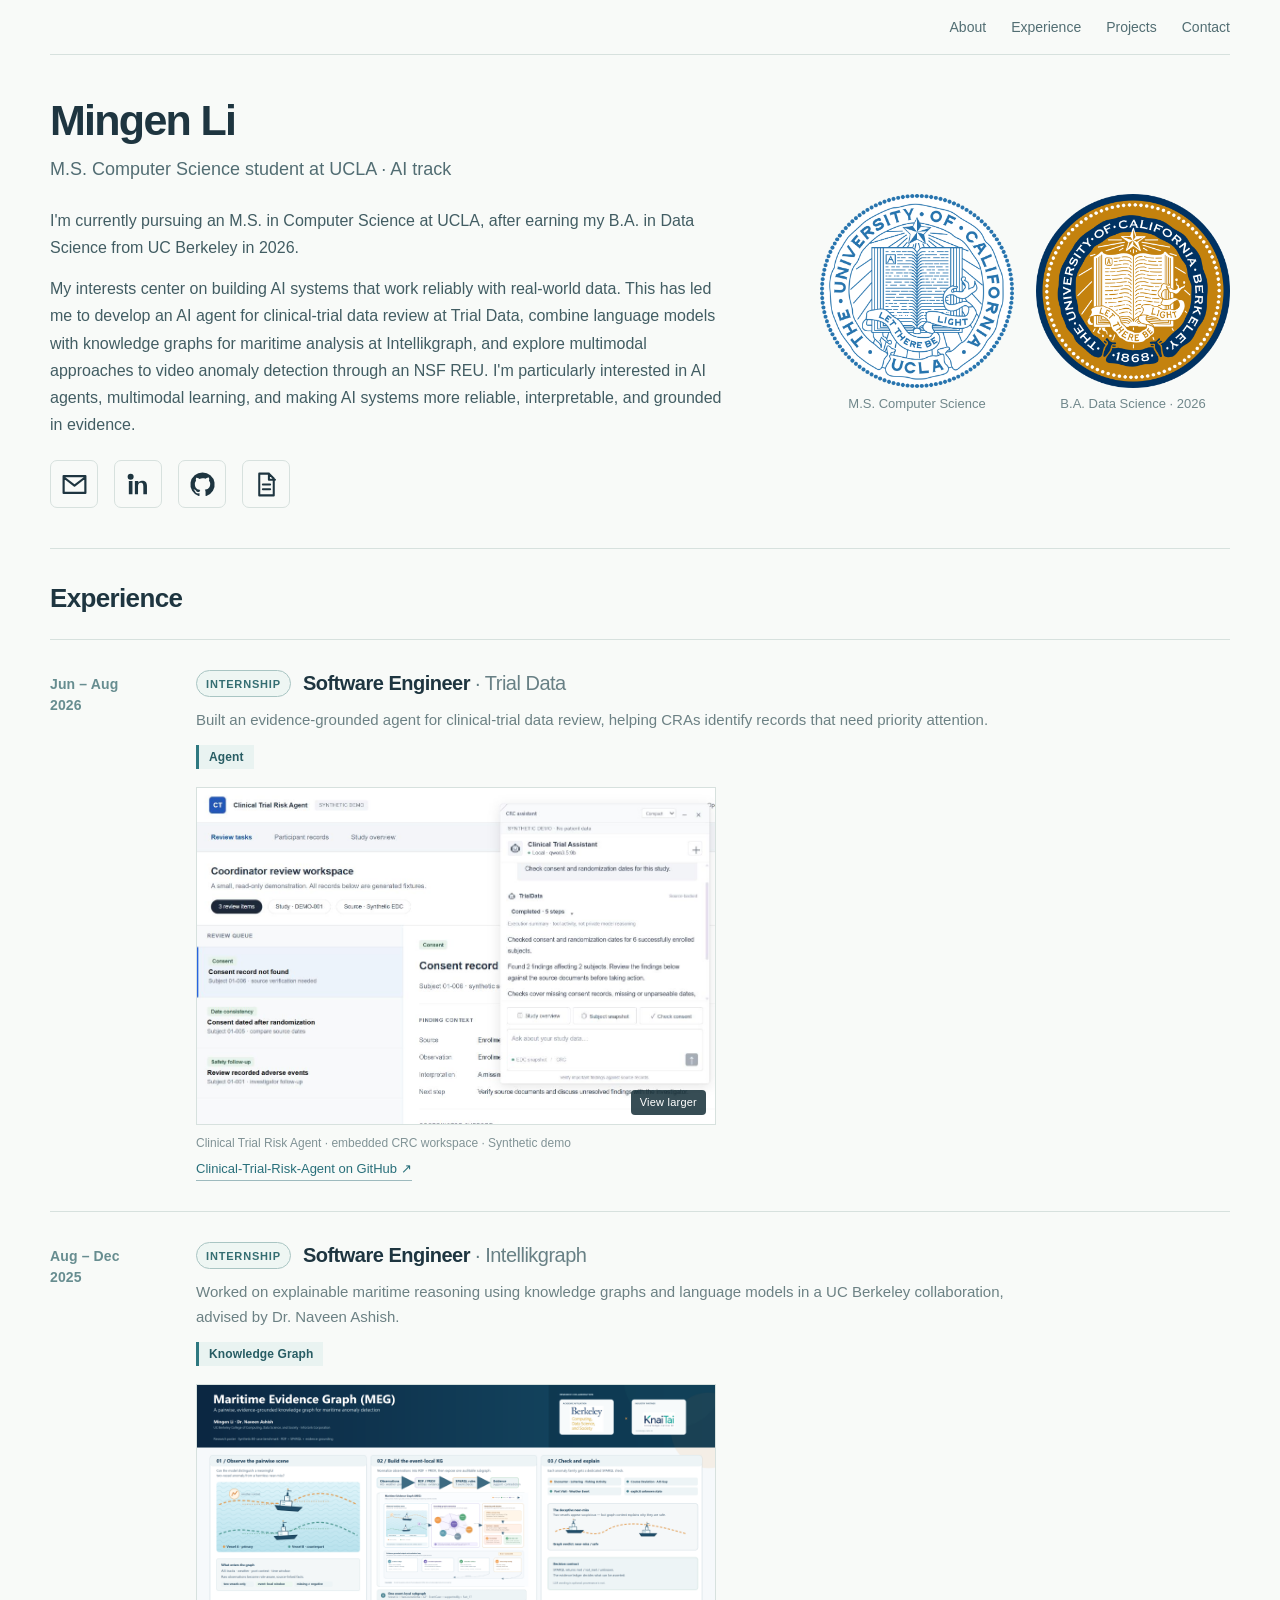
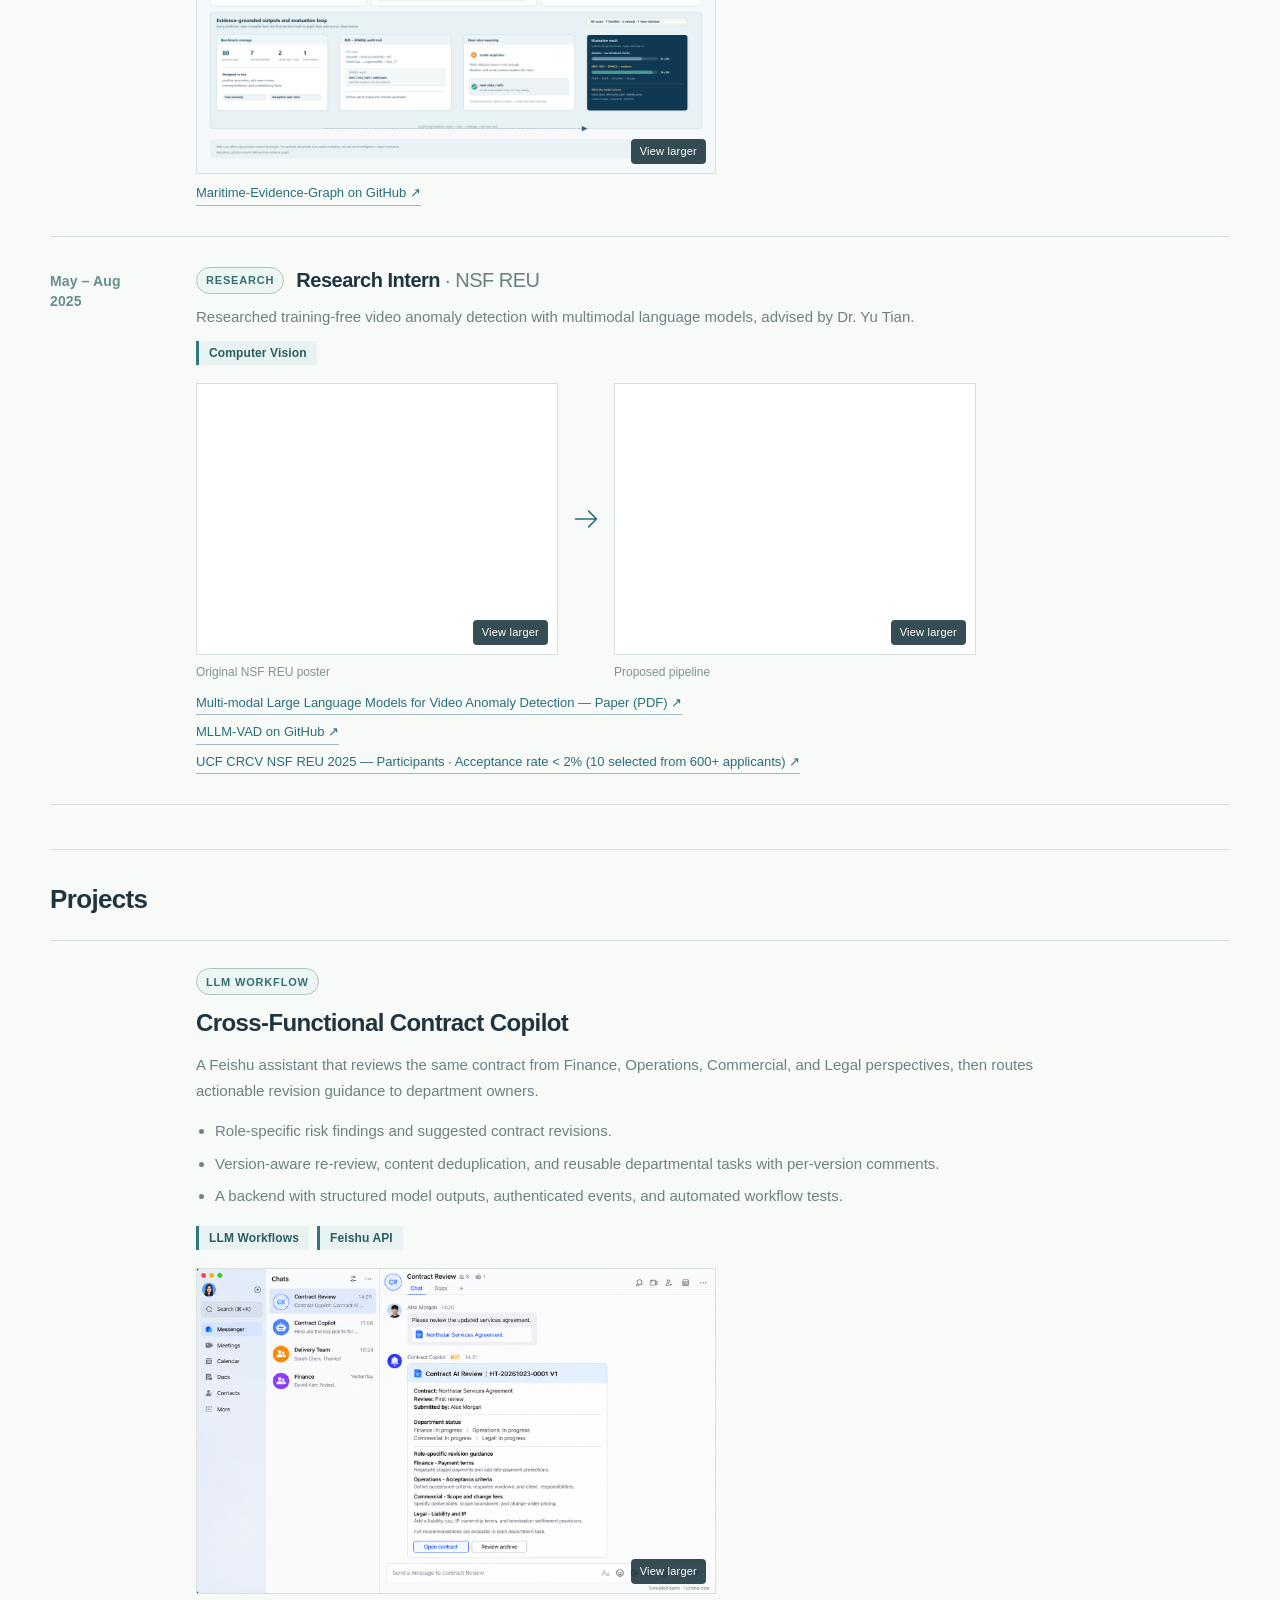
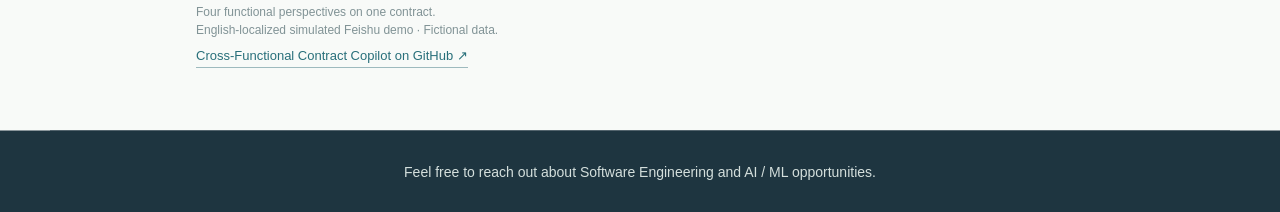
==== index.html @ 80b47cb2 "Add space in REU acceptance rate label" ====
<!doctype html>
<html lang="en">
<head>
  <meta charset="utf-8">
  <meta name="viewport" content="width=device-width, initial-scale=1">
  <meta name="theme-color" content="#f8faf8">
  <meta name="description" content="Mingen Li is an M.S. Computer Science student at UCLA working on AI agents and multimodal reasoning.">
  <meta name="robots" content="index, follow, max-image-preview:large">
  <link rel="canonical" href="https://ericli-88.github.io/">
  <meta property="og:type" content="website">
  <meta property="og:title" content="Mingen Li | AI Research & Engineering">
  <meta property="og:description" content="Portfolio of Mingen Li, focused on AI agents, knowledge graphs, and computer vision.">
  <meta property="og:url" content="https://ericli-88.github.io/">
  <title>Mingen Li</title>
  <link rel="stylesheet" href="styles.css?v=20261031-reu-pipeline">
  <script src="script.js" defer></script>
  <script type="application/ld+json">{"@context":"https://schema.org","@type":"Person","name":"Mingen Li","alternateName":"Eric Li","url":"https://ericli-88.github.io/","email":"mailto:ericli88@berkeley.edu","sameAs":["https://www.linkedin.com/in/mingen-li/","https://github.com/ericli-88"],"alumniOf":{"@type":"CollegeOrUniversity","name":"University of California, Berkeley"},"affiliation":{"@type":"CollegeOrUniversity","name":"University of California, Los Angeles"},"knowsAbout":["AI agents","Knowledge graphs","Computer vision","Multimodal language models"]}</script>
</head>
<body>
  <div class="page">
    <header class="site-header">
      <nav aria-label="Main navigation">
        <a href="#about">About</a>
        <a href="#experience">Experience</a>
        <a href="#projects">Projects</a>
        <a href="#contact">Contact</a>
      </nav>
    </header>

    <main id="top">
      <section class="intro" id="about" aria-labelledby="intro-heading">
        <div class="intro-grid">
          <div class="intro-copy">
            <h1 id="intro-heading">Mingen Li</h1>
            <p class="intro-subtitle">M.S. Computer Science student at UCLA · AI track</p>
            <p>I'm currently pursuing an M.S. in Computer Science at UCLA, after earning my B.A. in Data Science from UC Berkeley in 2026.</p>
            <p>My interests center on building AI systems that work reliably with real-world data. This has led me to develop an AI agent for clinical-trial data review at Trial Data, combine language models with knowledge graphs for maritime analysis at Intellikgraph, and explore multimodal approaches to video anomaly detection through an NSF REU. I'm particularly interested in AI agents, multimodal learning, and making AI systems more reliable, interpretable, and grounded in evidence.</p>
      <div class="contact-icons" id="contact" aria-label="Contact and profile links">
        <a href="mailto:ericli88@berkeley.edu" aria-label="Email ericli88@berkeley.edu" title="Email"><svg viewBox="0 0 24 24" aria-hidden="true"><path d="M3 5h18v14H3zM3 6l9 7 9-7" fill="none" stroke="currentColor" stroke-width="1.8" stroke-linecap="round" stroke-linejoin="round"/></svg></a>
        <a href="https://www.linkedin.com/in/mingen-li/" target="_blank" rel="noopener noreferrer" aria-label="Mingen Li on LinkedIn" title="LinkedIn"><svg viewBox="0 0 24 24" aria-hidden="true"><path fill="currentColor" d="M5.5 3a2.5 2.5 0 1 0 0 5 2.5 2.5 0 0 0 0-5ZM4 9h3v11H4V9Zm5 0h2.88v1.5h.04c.4-.76 1.39-1.68 2.86-1.68C17.84 8.82 19 10.34 19 13.1V20h-3v-6.12c0-1.46-.03-3.34-2.04-3.34-2.04 0-2.36 1.59-2.36 3.23V20H9V9Z"/></svg></a>
        <a href="https://github.com/ericli-88" target="_blank" rel="noopener noreferrer" aria-label="Mingen Li on GitHub" title="GitHub"><svg viewBox="0 0 24 24" aria-hidden="true"><path fill="currentColor" d="M12 2a10 10 0 0 0-3.16 19.49c.5.09.68-.22.68-.48v-1.69c-2.77.6-3.36-1.18-3.36-1.18-.45-1.15-1.1-1.46-1.1-1.46-.9-.61.07-.6.07-.6 1 .07 1.53 1.03 1.53 1.03.89 1.52 2.34 1.08 2.91.83.09-.65.35-1.08.63-1.33-2.21-.25-4.53-1.1-4.53-4.94 0-1.09.39-1.98 1.03-2.68-.1-.25-.45-1.27.1-2.64 0 0 .84-.27 2.75 1.02A9.56 9.56 0 0 1 12 6.84c.85 0 1.71.11 2.51.34 1.91-1.29 2.75-1.02 2.75-1.02.55 1.37.2 2.39.1 2.64.64.7 1.03 1.59 1.03 2.68 0 3.85-2.32 4.69-4.54 4.94.36.31.68.92.68 1.85v2.74c0 .27.18.58.69.48A10 10 0 0 0 12 2Z"/></svg></a>
        <a href="assets/mingen-li-resume.pdf" target="_blank" rel="noopener" aria-label="Open Mingen Li's resume PDF" title="Resume"><svg viewBox="0 0 24 24" aria-hidden="true"><path d="M6 3h8l4 4v14H6zM14 3v5h5M9 12h6M9 16h6" fill="none" stroke="currentColor" stroke-width="1.7" stroke-linecap="round" stroke-linejoin="round"/></svg></a>
      </div>
          </div>
          <aside class="intro-side" aria-label="Education">
            <div class="education-marks" aria-label="Education">
              <div class="school-mark"><img class="mark-image" src="assets/ucla-seal.png" alt="UCLA seal" width="1280" height="1280" decoding="async"><span class="school-label">M.S. Computer Science</span></div>
              <div class="school-mark"><img class="mark-image" src="assets/berkeley-seal.png" alt="UC Berkeley seal" width="666" height="666" decoding="async"><span class="school-label">B.A. Data Science · 2026</span></div>
            </div>
          </aside>
        </div>
      </section>

      <section class="content-section" id="experience" aria-labelledby="experience-heading">
        <h2 id="experience-heading">Experience</h2>
        <div class="experience-list">
          <article class="experience-row">
            <div class="date-range">Jun – Aug<br>2026</div>
            <div class="experience-detail">
              <div class="experience-title-line"><span class="experience-type">Internship</span><h3>Software Engineer <span>· Trial Data</span></h3></div>
              <p>Built an evidence-grounded agent for clinical-trial data review, helping CRAs identify records that need priority attention.</p>
              <div class="keyword-row" aria-label="Focus area"><span class="keyword-chip">Agent</span></div>
              <figure class="experience-media">
                <button class="media-preview" type="button" data-lightbox-src="assets/trial-data-workspace-chat.jpg" data-lightbox-caption="Clinical Trial Risk Agent · embedded CRC workspace · Synthetic demo" aria-label="Enlarge the Trial Data agent screenshot"><img src="assets/trial-data-workspace-chat.jpg" alt="Clinical Trial Risk Agent main coordinator workspace with a compact assistant window answering a user's consent and randomization date question using synthetic study records" width="1099" height="712" loading="lazy" decoding="async"><span class="zoom-hint" aria-hidden="true">View larger</span></button>
                <figcaption><span>Clinical Trial Risk Agent · embedded CRC workspace · Synthetic demo</span><span class="experience-links"><a href="https://github.com/ericli-88/Clinical-Trial-Risk-Agent" target="_blank" rel="noopener noreferrer">Clinical-Trial-Risk-Agent on GitHub &#8599;</a></span></figcaption>
              </figure>
            </div>
          </article>
          <article class="experience-row">
            <div class="date-range">Aug – Dec<br>2025</div>
            <div class="experience-detail">
              <div class="experience-title-line"><span class="experience-type">Internship</span><h3>Software Engineer <span>· Intellikgraph</span></h3></div>
              <p>Worked on explainable maritime reasoning using knowledge graphs and language models in a UC Berkeley collaboration, advised by Dr. Naveen Ashish.</p>
              <div class="keyword-row" aria-label="Focus area"><span class="keyword-chip">Knowledge Graph</span></div>
              <figure class="experience-media">
                <button class="media-preview" type="button" data-lightbox-src="assets/maritime-evidence-graph-poster.png" aria-label="Enlarge the Maritime Evidence Graph poster"><img src="assets/maritime-evidence-graph-poster.png" alt="Maritime Evidence Graph research poster" width="4800" height="3600" loading="lazy" decoding="async"><span class="zoom-hint" aria-hidden="true">View larger</span></button>
                <figcaption class="experience-links maritime-repo-link"><a href="https://github.com/ericli-88/Maritime-Evidence-Graph" target="_blank" rel="noopener noreferrer">Maritime-Evidence-Graph on GitHub ↗</a></figcaption>
              </figure>
            </div>
          </article>
          <article class="experience-row">
            <div class="date-range">May – Aug<br>2025</div>
            <div class="experience-detail">
              <div class="experience-title-line"><span class="experience-type">Research</span><h3>Research Intern <span>· NSF REU</span></h3></div>
              <p>Researched training-free video anomaly detection with multimodal language models, advised by Dr. Yu Tian.</p>
              <div class="keyword-row" aria-label="Focus area"><span class="keyword-chip">Computer Vision</span></div>
              <figure class="experience-media reu-media" aria-label="Original NSF REU poster and proposed pipeline">
                <div class="reu-gallery">
                  <figure class="reu-figure">
                    <button class="media-preview" type="button" data-lightbox-src="assets/reu-poster.png" data-lightbox-caption="Video Anomaly Detection · Original NSF REU poster (2025)" aria-label="Enlarge the original NSF REU poster"><img src="assets/reu-poster.png" alt="Original yellow NSF REU poster: Multi-modal Large Language Models for Video Anomaly Detection" width="4800" height="3600" loading="lazy" decoding="async"><span class="zoom-hint" aria-hidden="true">View larger</span></button>
                    <figcaption>Original NSF REU poster</figcaption>
                  </figure>
                  <svg class="reu-progression" viewBox="0 0 32 32" role="img" aria-label="From the original REU project to the proposed pipeline"><path d="M4 16h23M19 7l9 9-9 9" fill="none" stroke="currentColor" stroke-width="1.8" stroke-linecap="round" stroke-linejoin="round"/></svg>
                  <figure class="reu-figure">
                    <button class="media-preview" type="button" data-lightbox-src="assets/reu-proposed-pipeline.png" data-lightbox-caption="Proposed Training-Free Video Anomaly Detection Pipeline with Global Dynamic Normal Memory" aria-label="Enlarge the proposed video anomaly detection pipeline"><img src="assets/reu-proposed-pipeline.png" alt="Proposed video anomaly detection architecture with LLaVA-OneVision, ImageBind alignment, one-shot refinement, and global dynamic normal memory" width="1536" height="1024" loading="lazy" decoding="async"><span class="zoom-hint" aria-hidden="true">View larger</span></button>
                    <figcaption>Proposed pipeline</figcaption>
                  </figure>
                </div>
                <figcaption class="experience-links reu-links"><a href="assets/ov-lavad-paper.pdf" target="_blank" rel="noopener">Multi-modal Large Language Models for Video Anomaly Detection — Paper (PDF) ↗</a><a href="https://github.com/ericli-88/MLLM-VAD" target="_blank" rel="noopener noreferrer">MLLM-VAD on GitHub ↗</a><a href="https://www.crcv.ucf.edu/nsf-projects/reu/reu-2025/#reu-2025-participants" target="_blank" rel="noopener noreferrer">UCF CRCV NSF REU 2025 — Participants · Acceptance rate &lt; 2% (10 selected from 600+ applicants) ↗</a></figcaption>
              </figure>
            </div>
          </article>
        </div>
      </section>

      <section class="content-section projects-section" id="projects" aria-labelledby="projects-heading">
        <h2 id="projects-heading">Projects</h2>
        <article class="project-card" aria-labelledby="contract-copilot-heading">
          <div class="project-copy">
            <span class="experience-type">LLM Workflow</span>
            <h3 id="contract-copilot-heading">Cross-Functional Contract Copilot</h3>
            <p>A Feishu assistant that reviews the same contract from Finance, Operations, Commercial, and Legal perspectives, then routes actionable revision guidance to department owners.</p>
            <ul class="project-highlights">
              <li>Role-specific risk findings and suggested contract revisions.</li>
              <li>Version-aware re-review, content deduplication, and reusable departmental tasks with per-version comments.</li>
              <li>A backend with structured model outputs, authenticated events, and automated workflow tests.</li>
            </ul>
            <div class="keyword-row" aria-label="Project technologies"><span class="keyword-chip">LLM Workflows</span><span class="keyword-chip">Feishu API</span></div>
          </div>
          <figure class="project-media experience-media">
            <button class="media-preview" type="button" data-lightbox-src="assets/contract-copilot-feishu.png" data-lightbox-caption="Cross-Functional Contract Copilot · English-localized simulated Feishu desktop demo with fictional data" aria-label="Enlarge the Contract Copilot Feishu demo"><img src="assets/contract-copilot-feishu.png" alt="English-localized Feishu desktop demo showing Contract Copilot recommending contract revisions for Finance, Operations, Commercial, and Legal in a group chat" width="1586" height="992" loading="lazy" decoding="async"><span class="zoom-hint" aria-hidden="true">View larger</span></button>
            <figcaption><span>Four functional perspectives on one contract.<br>English-localized simulated Feishu demo · Fictional data.</span><span class="experience-links"><a href="https://github.com/ericli-88/cross-functional-contract-copilot" target="_blank" rel="noopener noreferrer">Cross-Functional Contract Copilot on GitHub ↗</a></span></figcaption>
          </figure>
        </article>
      </section>

    </main>

    <footer>

      <p>Feel free to reach out about Software Engineering and AI / ML opportunities.</p>
    </footer>
  </div>
  <dialog class="lightbox" id="media-lightbox" aria-labelledby="lightbox-caption">
    <button class="lightbox-close" type="button" aria-label="Close image viewer">×</button>
    <figure>
      <div class="lightbox-toolbar" aria-label="Image zoom controls">
        <button type="button" data-zoom="out" aria-label="Zoom out">−</button>
        <label class="zoom-input"><input id="zoom-level" type="number" min="50" max="800" step="10" value="100" inputmode="numeric" aria-label="Zoom percentage"><span aria-hidden="true">%</span></label>
        <button type="button" data-zoom="in" aria-label="Zoom in">+</button>
        <button class="zoom-reset" type="button" data-zoom="reset">Reset</button>
      </div>
      <div class="lightbox-stage" id="lightbox-stage" aria-label="Zoomable image. Use the controls, mouse wheel, or double click to zoom; drag to inspect details.">
        <img id="lightbox-image" alt="" draggable="false">
      </div>
      <figcaption id="lightbox-caption"></figcaption>
    </figure>
  </dialog>
</body>
</html>
---- styles.css ----
:root{--bg:#f8faf8;--ink:#1e3540;--muted:#70878b;--line:#d7e1de;--link:#286f7a}*{box-sizing:border-box}html{scroll-behavior:smooth}body{margin:0;background:var(--bg);color:var(--ink);font-family:Arial,Helvetica,sans-serif;-webkit-font-smoothing:antialiased}a{color:var(--link);text-decoration:none}a:hover{text-decoration:underline}.page{width:min(100% - 48px,940px);margin:0 auto}.site-header{display:flex;align-items:center;justify-content:space-between;gap:24px;padding:29px 0;border-bottom:1px solid var(--line)}.site-name{font-size:18px;font-weight:700;color:var(--ink)}.site-header nav{display:flex;flex-wrap:wrap;gap:25px}.site-header nav a{font-size:14px;color:#526e73}.intro{padding:66px 0 64px}.intro h1{font-size:43px;letter-spacing:-.04em;line-height:1.1;margin:0 0 10px}.intro-subtitle{font-size:18px!important;color:#526d73!important;margin:0 0 25px!important}.intro>p{max-width:750px;font-size:17px;line-height:1.75;color:#425d63;margin:0 0 15px}.intro .internship-note{font-size:15px;color:#517780;margin-top:18px}.intro-links{display:flex;flex-wrap:wrap;gap:23px;margin-top:25px;font-size:15px}.intro-links a,.report-link{border-bottom:1px solid #9ebabe;padding-bottom:3px}.content-section{border-top:1px solid var(--line);padding:42px 0 51px}.content-section h2{font-size:26px;letter-spacing:-.025em;margin:0 0 25px}.experience-list{border-top:1px solid var(--line)}.experience-row{display:grid;grid-template-columns:95px minmax(0,1fr) 90px;gap:20px;border-bottom:1px solid var(--line);padding:26px 0}.year{color:#678d90;font-size:15px;font-weight:700;padding-top:4px}.experience-detail h3{font-size:20px;letter-spacing:-.025em;margin:0 0 12px}.experience-detail h3 span{font-weight:400;color:#688085}.experience-detail p{font-size:15px;line-height:1.65;color:#6c8184;margin:0;max-width:685px}.category{color:#889ca0;font-size:13px;text-align:right;padding-top:5px}.research-section{padding-bottom:56px}.research-heading{display:flex;justify-content:space-between;align-items:start;gap:30px;margin-bottom:24px}.research-heading h3{font-size:20px;line-height:1.35;margin:0 0 7px}.research-heading p{font-size:14px;color:var(--muted);margin:0}.report-link{white-space:nowrap;font-size:14px;margin-top:4px}.poster{margin:0}.poster>a{display:block;border:1px solid var(--line);background:#fff;line-height:0}.poster img{display:block;width:100%;height:auto}.poster figcaption{color:#819396;font-size:12px;margin-top:10px}footer{display:flex;justify-content:space-between;gap:20px;border-top:1px solid var(--line);padding:26px 0 42px;color:#8ca0a2;font-size:13px}section[id],footer[id]{scroll-margin-top:20px}@media(max-width:700px){.page{width:min(100% - 34px,940px)}.site-header{align-items:start;flex-direction:column;gap:19px}.site-header nav{gap:15px}.site-header nav a{font-size:13px}.intro{padding:49px 0 55px}.intro h1{font-size:37px}.intro-subtitle{font-size:16px!important}.intro>p{font-size:15px}.content-section{padding:35px 0 42px}.content-section h2{font-size:24px}.experience-row{grid-template-columns:53px minmax(0,1fr);gap:12px;padding:23px 0}.experience-detail h3{font-size:18px}.experience-detail p{font-size:14px}.category{display:none}.research-heading{display:block}.research-heading h3{font-size:18px}.report-link{display:inline-block;margin-top:18px}footer{flex-direction:column;gap:8px}}
.poster-intro{margin:-13px 0 25px;color:var(--muted);font-size:13px}.poster-grid{display:grid;grid-template-columns:repeat(2,minmax(0,1fr));gap:30px}.poster-item{min-width:0}.poster-item h3{font-size:18px;line-height:1.35;margin:0 0 6px}.poster-item>p{font-size:13px;color:var(--muted);margin:0 0 15px}.poster-image{display:block;border:1px solid var(--line);background:#fff;line-height:0}.poster-image:hover{border-color:#8bb1b4}.poster-image img{display:block;width:100%;height:auto}.poster-item .report-link{display:inline-block;margin-top:13px;font-size:13px;white-space:normal}.research-section{padding-bottom:52px}
@media(max-width:700px){.poster-grid{grid-template-columns:1fr;gap:37px}.poster-item h3{font-size:17px}.poster-item .report-link{margin-top:12px}}

/* Education, contact icons, and work samples live with their relevant sections. */
.education-marks{display:flex;flex-wrap:wrap;gap:24px;margin:27px 0 0}
.school-mark{display:flex;flex-direction:column;align-items:center;gap:7px;min-width:0;text-align:center}
.mark-image{display:block;width:100%;height:auto;aspect-ratio:1;object-fit:contain}
.school-label{font-size:12px;color:var(--muted)}
.intro-links{align-items:center;gap:12px;margin-top:28px}
.intro-links .icon-link{display:inline-flex;align-items:center;gap:8px;min-height:39px;padding:7px 11px;border:1px solid var(--line);border-radius:4px;color:var(--ink);font-size:13px;white-space:nowrap}
.intro-links a.icon-link:hover{border-color:#8bb1b4;background:#eef5f3;text-decoration:none}
.icon-link svg{width:21px;height:21px;flex:none}
.intro-links .icon-placeholder{color:#8ba0a3;cursor:default}
.intro-links .resume-link{margin-left:5px;font-size:13px;white-space:nowrap}
.experience-media{margin:21px 0 0;max-width:640px}
.experience-media>a{display:block;line-height:0;border:1px solid var(--line);background:#fff}
.experience-media>a:hover{border-color:#8bb1b4}
.experience-media img{display:block;width:100%;height:auto}
.experience-media figcaption{display:flex;align-items:baseline;justify-content:space-between;flex-wrap:wrap;gap:7px 18px;margin-top:9px;font-size:12px;line-height:1.5;color:#819396}
.experience-media figcaption a{font-size:13px;border-bottom:1px solid #9ebabe;padding-bottom:2px}
.experience-links{display:flex;flex-wrap:wrap;justify-content:flex-end;gap:7px 16px}
.experience-media figcaption.maritime-repo-link{justify-content:flex-end}
@media(max-width:700px){.education-marks{gap:16px}.mark-image{width:155px;height:89px}.school-label{font-size:11px}.intro-links{gap:9px}.intro-links .icon-link{font-size:12px}.intro-links .resume-link{margin-left:0}.experience-media{margin-top:18px}}
@media(max-width:390px){.mark-image{width:137px;height:78px}}

/* Denser desktop composition: biography on the left, education and links on the right. */
.page{width:min(100% - 64px,1180px)}
.site-header{padding:19px 0}
.intro{padding:42px 0 40px}
.intro-grid{display:grid;grid-template-columns:minmax(0,1.35fr) minmax(390px,.9fr);gap:64px;align-items:start}
.intro-copy>p{max-width:680px;font-size:16px;line-height:1.7;color:#425d63;margin:0 0 14px}
.intro-copy .intro-subtitle{font-size:18px!important;margin:0 0 22px!important}
.intro-copy .internship-note{font-size:15px;margin-top:17px}
.intro-side{padding-top:5px}
.education-marks{display:grid;grid-template-columns:repeat(2,minmax(0,1fr));gap:18px;margin:0}
.school-mark{gap:7px}
.mark-image{width:100%;height:auto;aspect-ratio:1}
.intro-links{display:grid;grid-template-columns:repeat(2,minmax(0,1fr));gap:10px;margin-top:22px}
.intro-links .email-link{grid-column:1/-1}
.intro-links .icon-link{justify-content:flex-start;width:100%;min-height:40px;padding:8px 10px}
.content-section{padding:34px 0 44px}
.experience-row{grid-template-columns:82px minmax(0,1fr) 88px;gap:22px;padding:28px 0}
.experience-detail p{max-width:850px}
.experience-media{max-width:860px;margin-top:19px}
footer{display:flex;flex-direction:column;align-items:center;justify-content:center;gap:15px;margin-top:18px;padding:34px 0 32px;border:0;background:var(--ink);box-shadow:0 0 0 100vmax var(--ink);clip-path:inset(0 -100vmax);color:#e7efed}
.contact-icons{display:flex;align-items:center;justify-content:center;gap:19px}
.contact-icons a,.contact-icons>span{display:grid;place-items:center;width:48px;height:48px;border:1px solid rgba(255,255,255,.24);border-radius:7px;color:#f8faf8}
.contact-icons a:hover{background:rgba(255,255,255,.1);border-color:rgba(255,255,255,.55);text-decoration:none}
.contact-icons>span{color:#91a4a5;cursor:default}
.contact-icons svg{width:29px;height:29px}
footer p{margin:0;color:#d4dfdc;font-size:14px}
@media(max-width:900px){.page{width:min(100% - 40px,760px)}.intro{padding:38px 0 36px}.intro-grid{grid-template-columns:1fr;gap:30px}.intro-copy>p{max-width:720px}.intro-side{padding-top:0}.education-marks{max-width:470px}.intro-links{max-width:470px}.experience-row{grid-template-columns:64px minmax(0,1fr) 78px;gap:16px}.experience-media{max-width:none}}
@media(max-width:700px){.page{width:min(100% - 30px,940px)}.site-header{padding:18px 0}.intro{padding:34px 0 32px}.intro-grid{gap:26px}.intro-copy>p{font-size:15px}.education-marks{gap:12px}.mark-image{width:100%;height:auto}.intro-links{grid-template-columns:1fr 1fr;gap:8px;margin-top:18px}.intro-links .email-link{grid-column:1/-1}.content-section{padding:30px 0 36px}.experience-row{grid-template-columns:49px minmax(0,1fr);gap:11px;padding:23px 0}footer{margin-top:8px;padding:29px 0 27px}.contact-icons{gap:13px}.contact-icons a,.contact-icons>span{width:44px;height:44px}.contact-icons svg{width:26px;height:26px}footer p{font-size:13px;text-align:center}}

/* Revised intro, experience labels, and in-page media viewer. */
.site-header{justify-content:flex-end}
.intro-grid{grid-template-columns:minmax(0,1.5fr) 410px;gap:60px;align-items:center}
.intro-side{padding-top:0}
.education-marks{grid-template-columns:repeat(2,minmax(0,1fr));gap:22px;max-width:410px;margin:0 0 0 auto}
.school-mark{gap:8px}
.school-label{font-size:13px}
.experience-row{grid-template-columns:118px minmax(0,1fr);gap:28px;padding:30px 0}
.date-range{padding-top:4px;color:#678d90;font-size:14px;font-weight:700;line-height:1.45;letter-spacing:.01em}
.experience-title-line{display:flex;align-items:center;gap:12px;flex-wrap:wrap;margin-bottom:11px}
.experience-title-line h3{margin:0}
.experience-type{display:inline-flex;align-items:center;min-height:27px;padding:5px 9px;border:1px solid #a9c5c3;border-radius:999px;background:#eef6f3;color:#356e72;font-size:11px;font-weight:700;letter-spacing:.075em;text-transform:uppercase}
.keyword-row{display:flex;gap:8px;margin-top:12px}
.keyword-chip{display:inline-block;padding:5px 10px;border-left:3px solid #2e7880;background:#e9f3f1;color:#285d64;font-size:12px;font-weight:700;letter-spacing:.01em}
.experience-media{width:min(100%,520px);max-width:520px;margin-top:18px}
.media-preview{position:relative;display:block;width:100%;padding:0;border:1px solid var(--line);background:#fff;color:inherit;font:inherit;line-height:0;text-align:left;cursor:zoom-in;overflow:hidden}
.media-preview:hover,.media-preview:focus-visible{border-color:#5f9296;outline:none;box-shadow:0 0 0 3px rgba(63,122,128,.12)}
.media-preview img{display:block;width:100%;height:auto}
.zoom-hint{position:absolute;right:9px;bottom:9px;padding:7px 9px;border-radius:4px;background:rgba(23,48,58,.86);color:#fff;font-size:11px;line-height:1;letter-spacing:.02em}
.experience-media figcaption{align-items:flex-start}
.lightbox{width:min(94vw,1180px);max-height:92vh;padding:48px 24px 20px;border:0;border-radius:8px;background:#f8faf8;box-shadow:0 24px 80px rgba(0,0,0,.35);overflow:auto}
.lightbox::backdrop{background:rgba(11,25,31,.78);backdrop-filter:blur(2px)}
.lightbox figure{margin:0}
.lightbox-toolbar{display:flex;align-items:center;justify-content:center;gap:8px;margin:-35px 46px 10px}
.lightbox-toolbar button{flex:none;min-width:34px;height:32px;padding:0 10px;border:1px solid var(--line);border-radius:5px;background:#fff;color:var(--ink);font:700 16px/1 Arial,sans-serif;cursor:pointer}
.lightbox-toolbar button:hover,.lightbox-toolbar button:focus-visible{background:#e9f3f1;outline:none}
.lightbox-toolbar button:disabled{opacity:.4;cursor:default}
.lightbox-toolbar .zoom-reset{font-size:12px;font-weight:600}
.zoom-input{position:relative;display:flex;flex:none;align-items:center;width:78px;height:32px;border:1px solid var(--line);border-radius:5px;background:#fff;color:#536d72;overflow:hidden}
.zoom-input:focus-within{border-color:#5f9296;box-shadow:0 0 0 3px rgba(63,122,128,.12)}
#zoom-level{width:100%;height:30px;padding:0 23px 0 8px;border:0;background:transparent;color:var(--ink);font:600 12px/1 Arial,sans-serif;text-align:right;outline:none;-moz-appearance:textfield}
#zoom-level::-webkit-inner-spin-button,#zoom-level::-webkit-outer-spin-button{-webkit-appearance:none;margin:0}
.zoom-input span{position:absolute;right:8px;font-size:12px;pointer-events:none}
.lightbox-stage{display:grid;place-items:center;width:100%;height:min(72vh,760px);overflow:hidden;border:1px solid var(--line);background:#edf2f0;cursor:zoom-in;touch-action:none}
.lightbox-stage.is-zoomed{cursor:grab}
.lightbox-stage.is-dragging{cursor:grabbing}
.lightbox img{display:block;max-width:100%;max-height:100%;margin:0;object-fit:contain;transform-origin:center center;transition:transform .14s ease;user-select:none;-webkit-user-drag:none}
.lightbox-stage.is-dragging img{transition:none}
.lightbox figcaption{margin-top:12px;color:#536d72;font-size:13px;text-align:center}
.lightbox-close{position:absolute;top:10px;right:13px;display:grid;place-items:center;width:34px;height:34px;padding:0;border:1px solid var(--line);border-radius:50%;background:#fff;color:var(--ink);font:400 26px/1 Arial,sans-serif;cursor:pointer}
.lightbox-close:hover,.lightbox-close:focus-visible{background:#e9f3f1;outline:none}
body:has(.lightbox[open]){overflow:hidden}

@media(max-width:900px){
  .intro-grid{grid-template-columns:1fr;gap:28px;align-items:start}
  .education-marks{grid-template-columns:repeat(2,minmax(0,1fr));max-width:520px;margin-left:0}
  .experience-row{grid-template-columns:104px minmax(0,1fr);gap:20px}
}
@media(max-width:700px){
  .site-header{align-items:center;flex-direction:row;justify-content:flex-end;gap:0}
  .education-marks{gap:12px}
  .school-label{font-size:11px}
  .experience-row{grid-template-columns:1fr;gap:9px;padding:25px 0}
  .date-range{padding-top:0}
  .experience-title-line{gap:9px;margin-bottom:10px}
  .experience-type{min-height:25px;padding:4px 8px;font-size:10px}
  .experience-media{width:min(100%,500px)}
  .experience-links{width:100%;justify-content:flex-start}
  .experience-media figcaption.maritime-repo-link{justify-content:flex-start}
  .lightbox{width:96vw;padding:46px 12px 16px}
  .lightbox-toolbar{margin:-35px 38px 10px}
  .lightbox-stage{height:72vh}
}
@media(max-width:360px){.lightbox-toolbar{justify-content:flex-start;flex-wrap:wrap;gap:6px;margin:-35px 42px 10px 0}}

/* Project content shares the Experience content column and media dimensions. */
.project-card{display:grid;grid-template-columns:minmax(0,1fr);gap:0;padding:27px 0 0 146px;border-top:1px solid var(--line)}
.project-copy h3{margin:13px 0 14px;font-size:24px;line-height:1.25;letter-spacing:-.025em}
.project-copy>p,.project-highlights{font-size:15px;line-height:1.7;color:#6c8184;max-width:850px}
.project-copy>p{margin:0}
.project-highlights{margin:15px 0 17px;padding-left:19px}
.project-highlights li+li{margin-top:7px}
.project-copy .keyword-row{flex-wrap:wrap;gap:8px}
.experience-links{width:100%;justify-content:flex-start}
.experience-media figcaption.maritime-repo-link{justify-content:flex-start}
@media(max-width:900px){.project-copy h3{font-size:23px}}
@media(max-width:700px){.project-card{padding:23px 0 0}.project-copy h3{font-size:22px}.project-copy>p,.project-highlights{font-size:14px}}

/* Contact shortcuts sit below the internship note in the introduction. */
.intro-copy .contact-icons{justify-content:flex-start;gap:16px;margin-top:22px}
.intro-copy .contact-icons a{border-color:var(--line);color:var(--ink)}
.intro-copy .contact-icons a:hover,.intro-copy .contact-icons a:focus-visible{background:#e9f3f1;border-color:#5f9296;outline:2px solid #5f9296;outline-offset:3px}

/* Keep the original REU poster beside the proposed architecture. */
.experience-media.reu-media{width:min(100%,780px);max-width:780px}
.reu-gallery{display:grid;grid-template-columns:minmax(0,1fr) 28px minmax(0,1fr);gap:14px;align-items:start}
.reu-figure{min-width:0;margin:0}
.reu-gallery .media-preview{aspect-ratio:4/3}
.reu-gallery .media-preview img{width:100%;height:100%;object-fit:contain}
.reu-figure figcaption{margin-top:8px}
.reu-progression{display:block;width:28px;height:28px;align-self:center;margin-bottom:26px;color:var(--link)}
.experience-media figcaption.reu-links{flex-direction:column;align-items:flex-start;gap:7px;margin-top:12px}
@media(max-width:700px){
  .reu-gallery{grid-template-columns:minmax(0,1fr) 22px minmax(0,1fr);gap:8px}
  .reu-progression{width:22px;height:22px}
  .reu-gallery .zoom-hint{right:5px;bottom:5px;padding:5px 6px;font-size:10px}
  .reu-figure figcaption{font-size:11px}
}
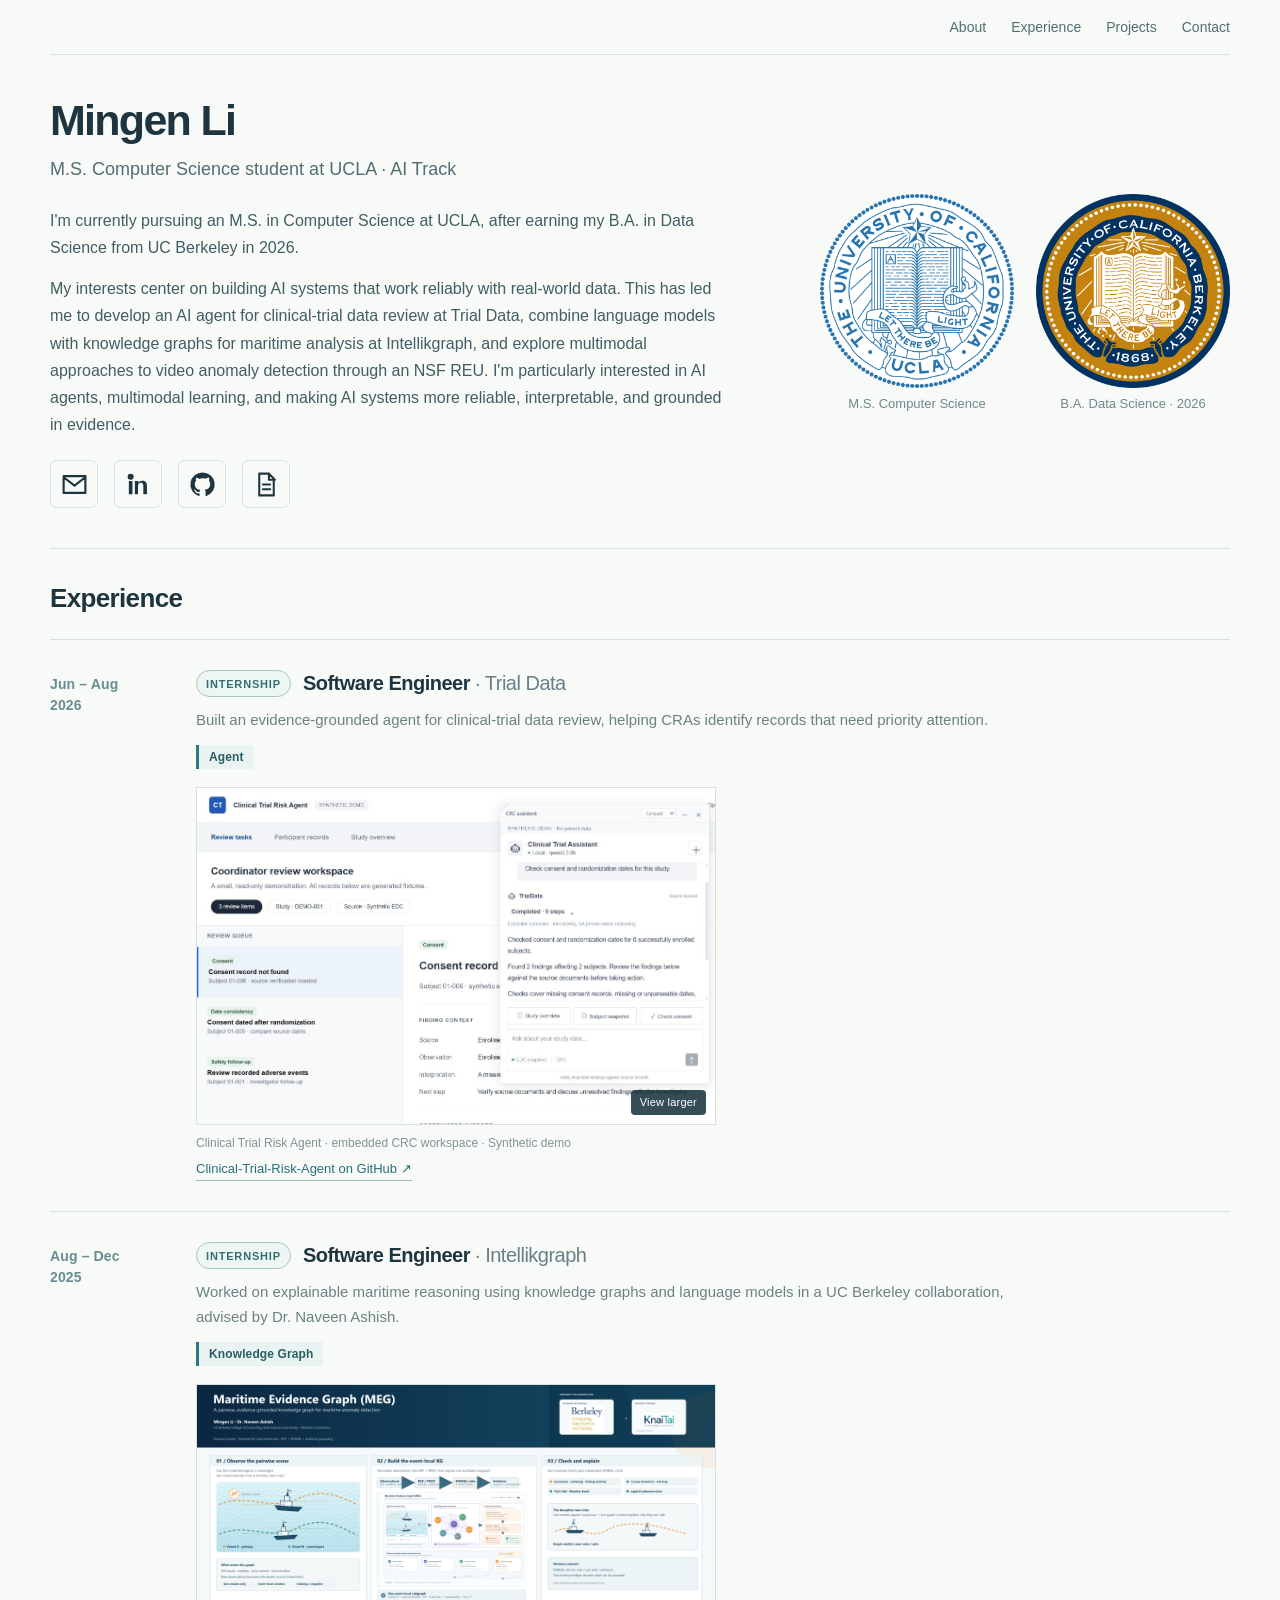
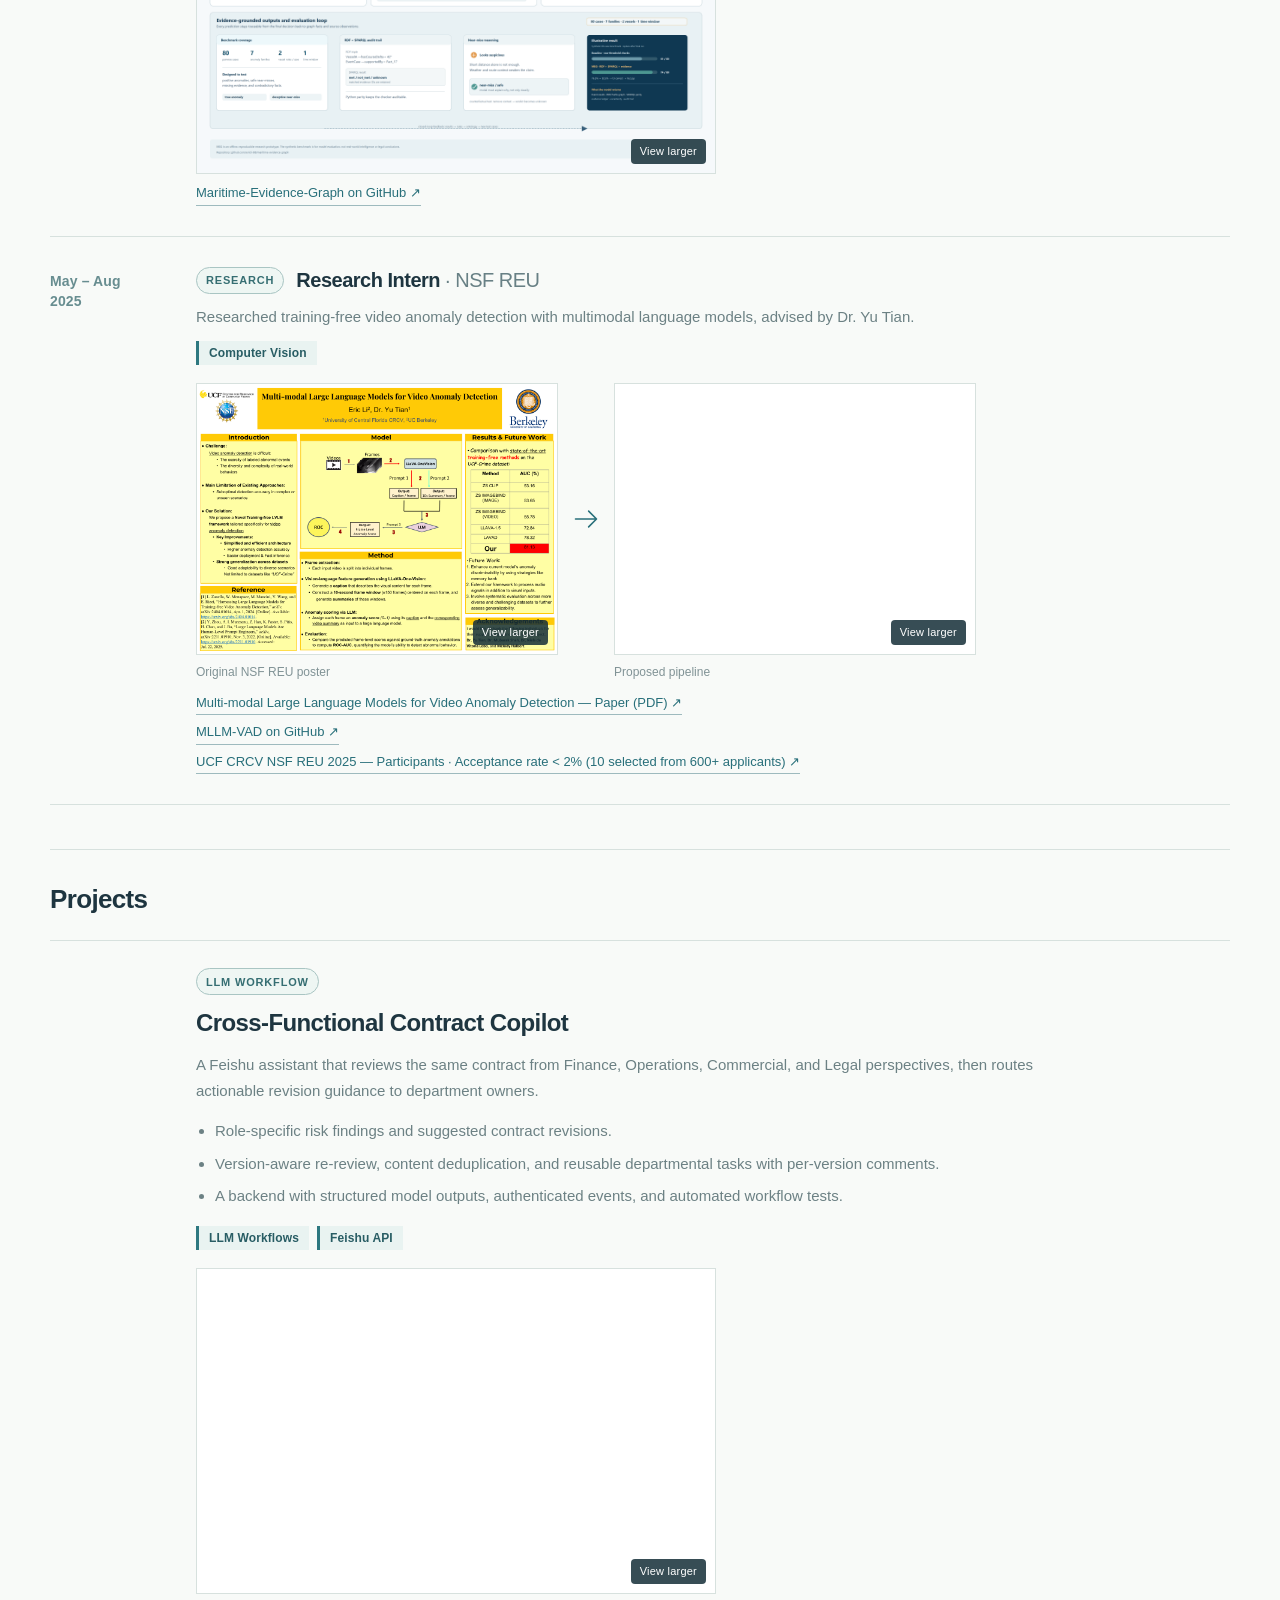
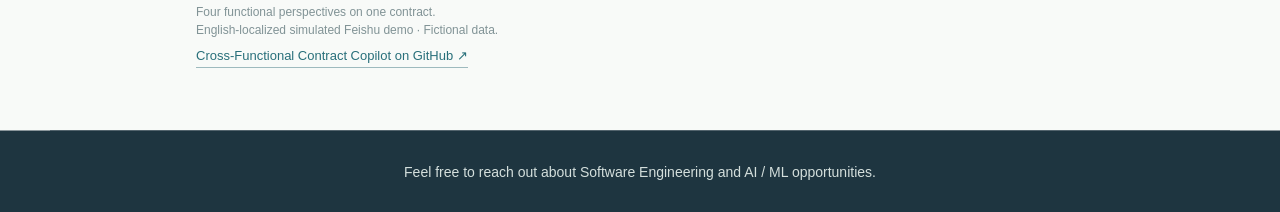
==== commit f0b70bb0: "Capitalize AI Track in profile subtitle" ====
--- a/index.html
+++ b/index.html
@@ -32,7 +32,7 @@
         <div class="intro-grid">
           <div class="intro-copy">
             <h1 id="intro-heading">Mingen Li</h1>
-            <p class="intro-subtitle">M.S. Computer Science student at UCLA · AI track</p>
+            <p class="intro-subtitle">M.S. Computer Science student at UCLA · AI Track</p>
             <p>I'm currently pursuing an M.S. in Computer Science at UCLA, after earning my B.A. in Data Science from UC Berkeley in 2026.</p>
             <p>My interests center on building AI systems that work reliably with real-world data. This has led me to develop an AI agent for clinical-trial data review at Trial Data, combine language models with knowledge graphs for maritime analysis at Intellikgraph, and explore multimodal approaches to video anomaly detection through an NSF REU. I'm particularly interested in AI agents, multimodal learning, and making AI systems more reliable, interpretable, and grounded in evidence.</p>
       <div class="contact-icons" id="contact" aria-label="Contact and profile links">
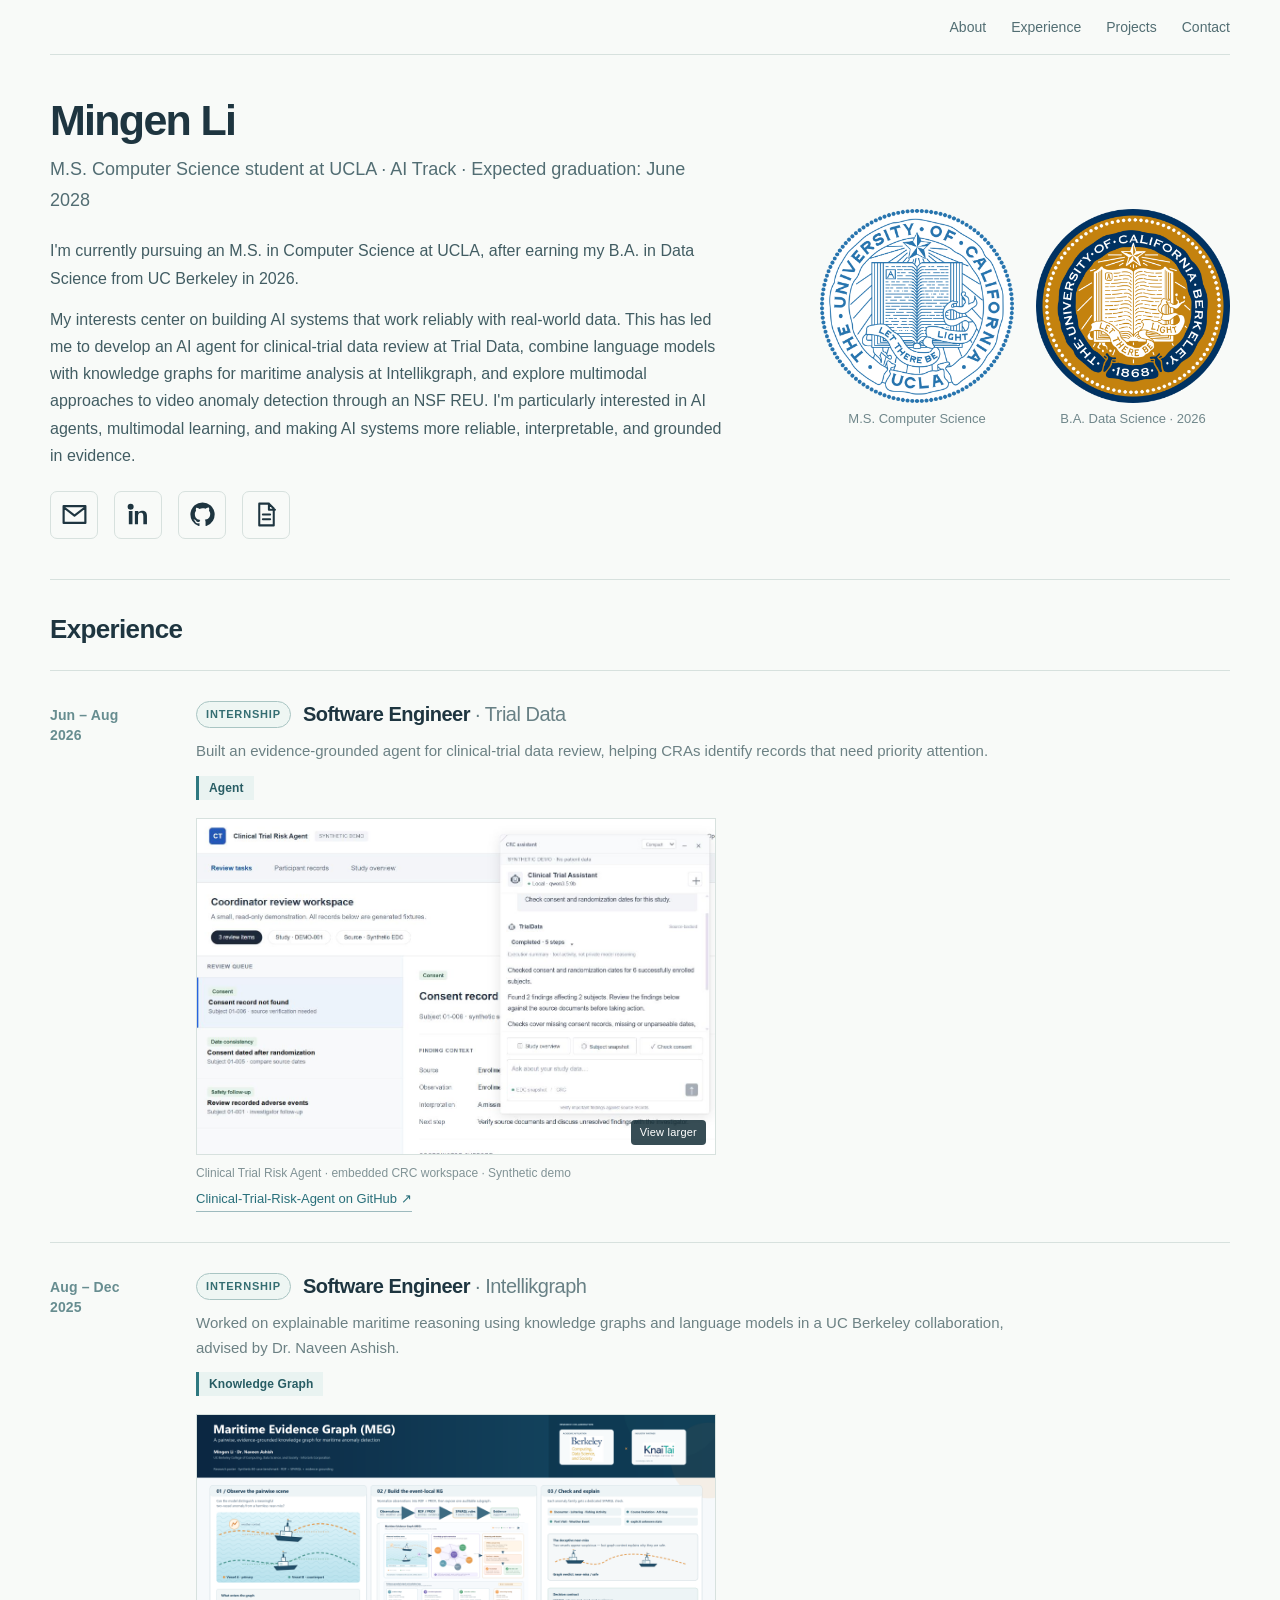
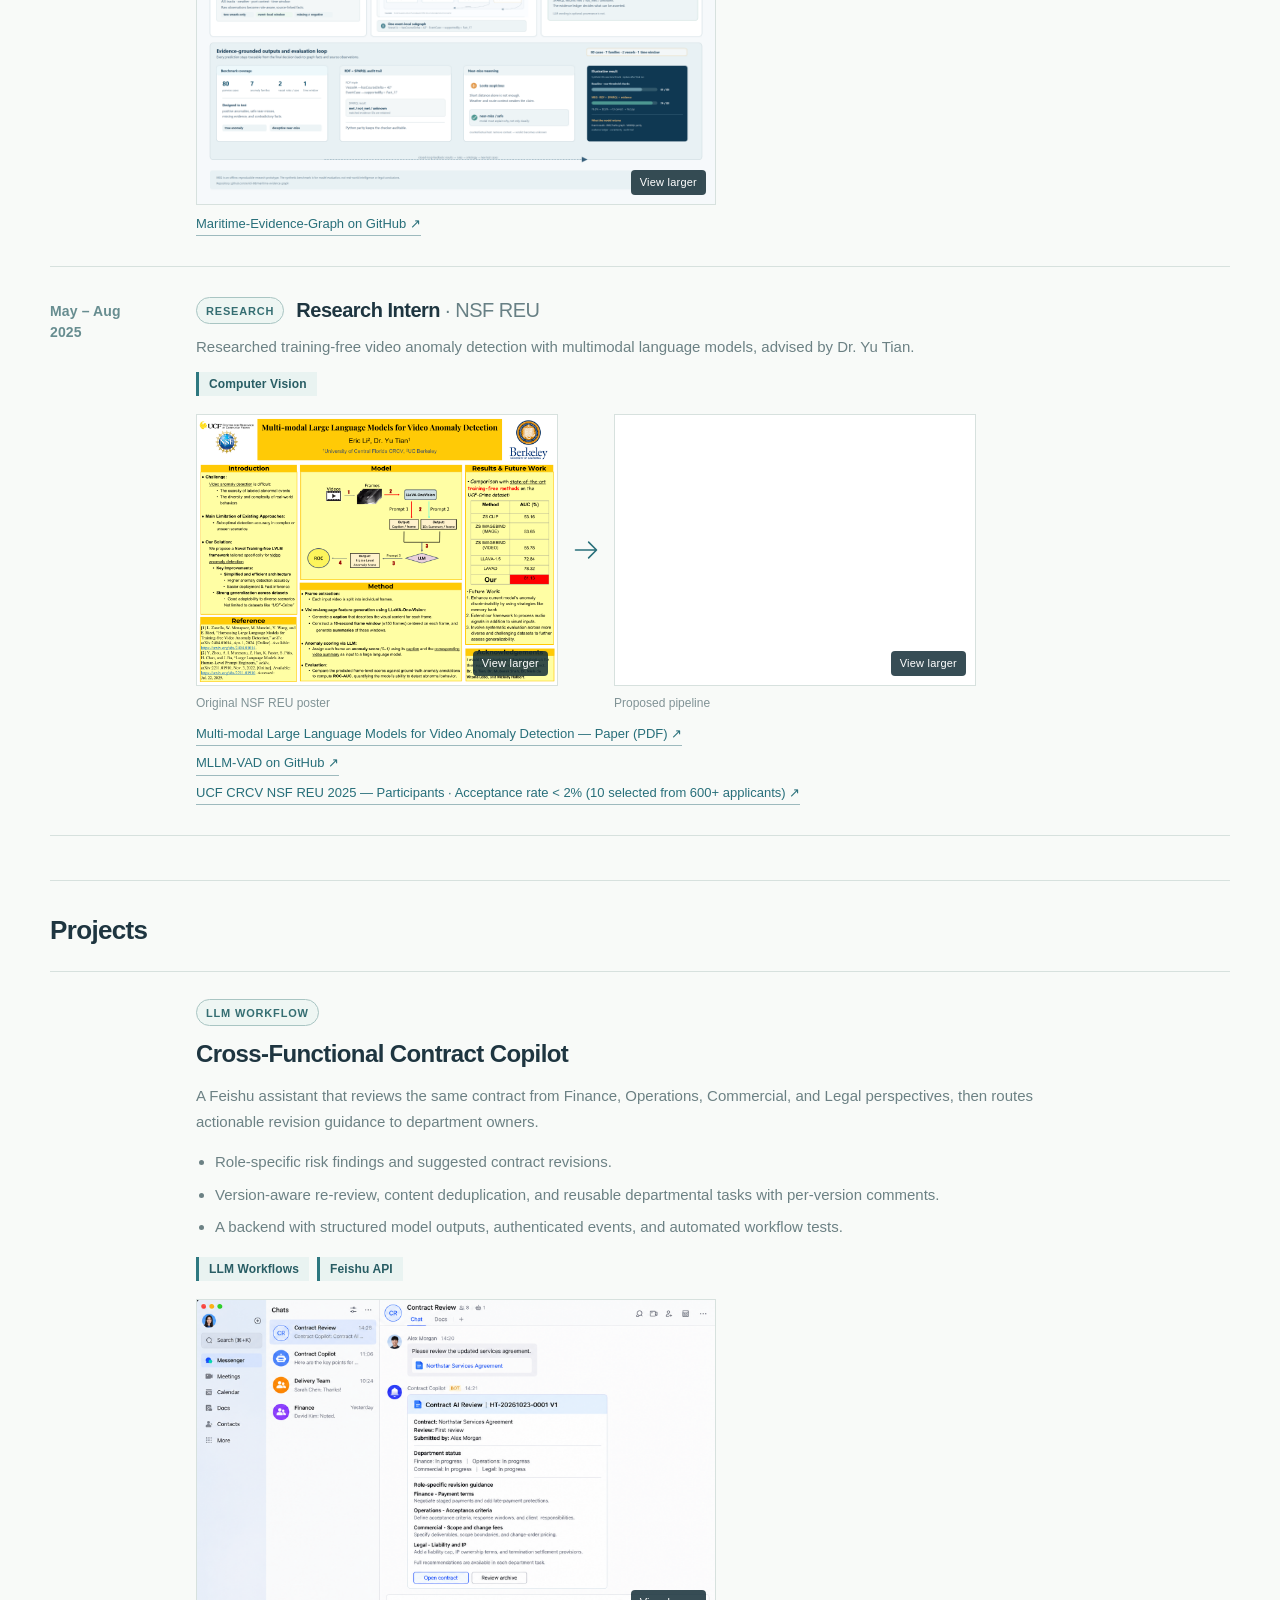
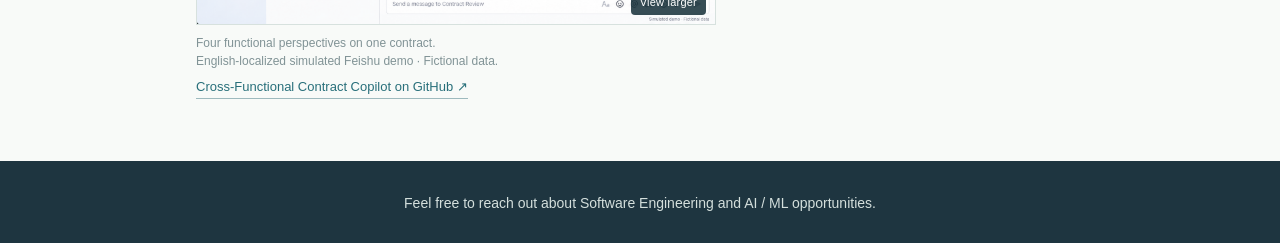
==== commit 2963bd7c: "Add expected June 2028 graduation to profile subtitle" ====
--- a/index.html
+++ b/index.html
@@ -32,7 +32,7 @@
         <div class="intro-grid">
           <div class="intro-copy">
             <h1 id="intro-heading">Mingen Li</h1>
-            <p class="intro-subtitle">M.S. Computer Science student at UCLA · AI Track</p>
+            <p class="intro-subtitle">M.S. Computer Science student at UCLA · AI Track · Expected graduation: June 2028</p>
             <p>I'm currently pursuing an M.S. in Computer Science at UCLA, after earning my B.A. in Data Science from UC Berkeley in 2026.</p>
             <p>My interests center on building AI systems that work reliably with real-world data. This has led me to develop an AI agent for clinical-trial data review at Trial Data, combine language models with knowledge graphs for maritime analysis at Intellikgraph, and explore multimodal approaches to video anomaly detection through an NSF REU. I'm particularly interested in AI agents, multimodal learning, and making AI systems more reliable, interpretable, and grounded in evidence.</p>
       <div class="contact-icons" id="contact" aria-label="Contact and profile links">
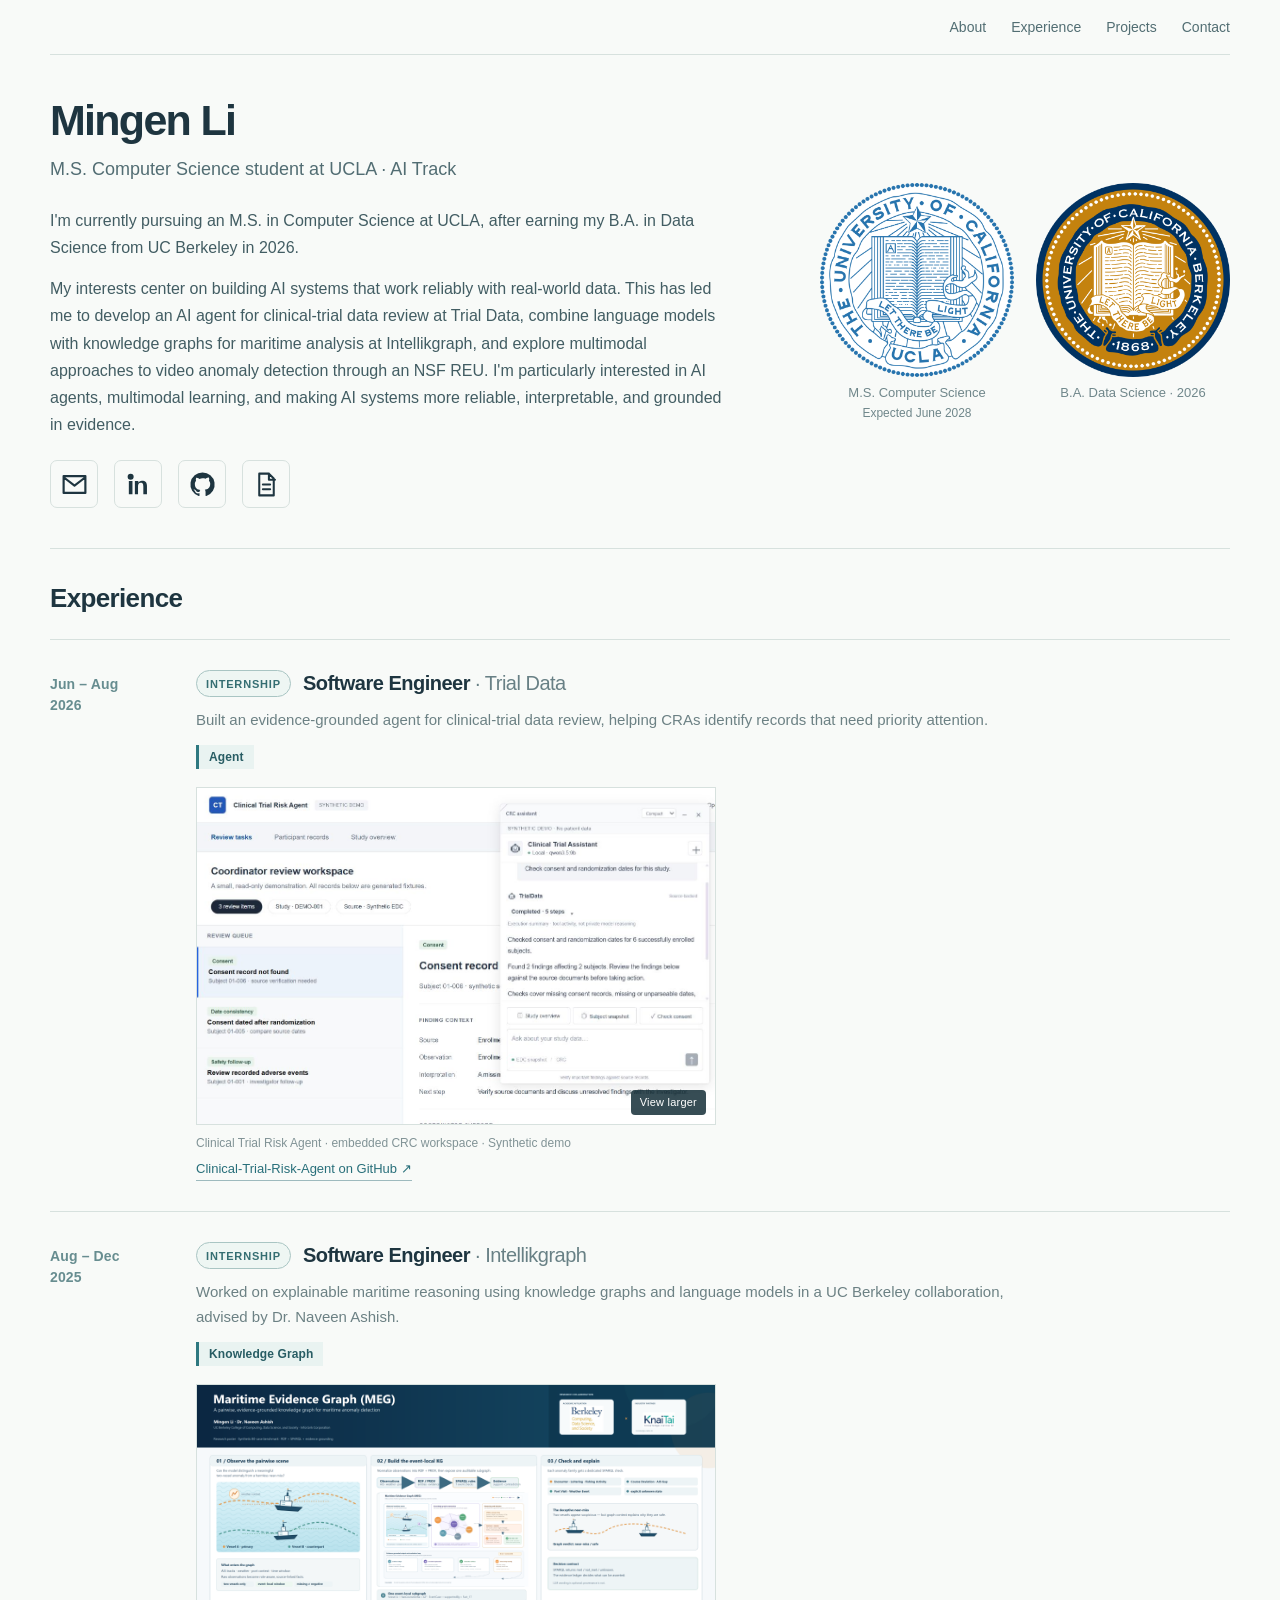
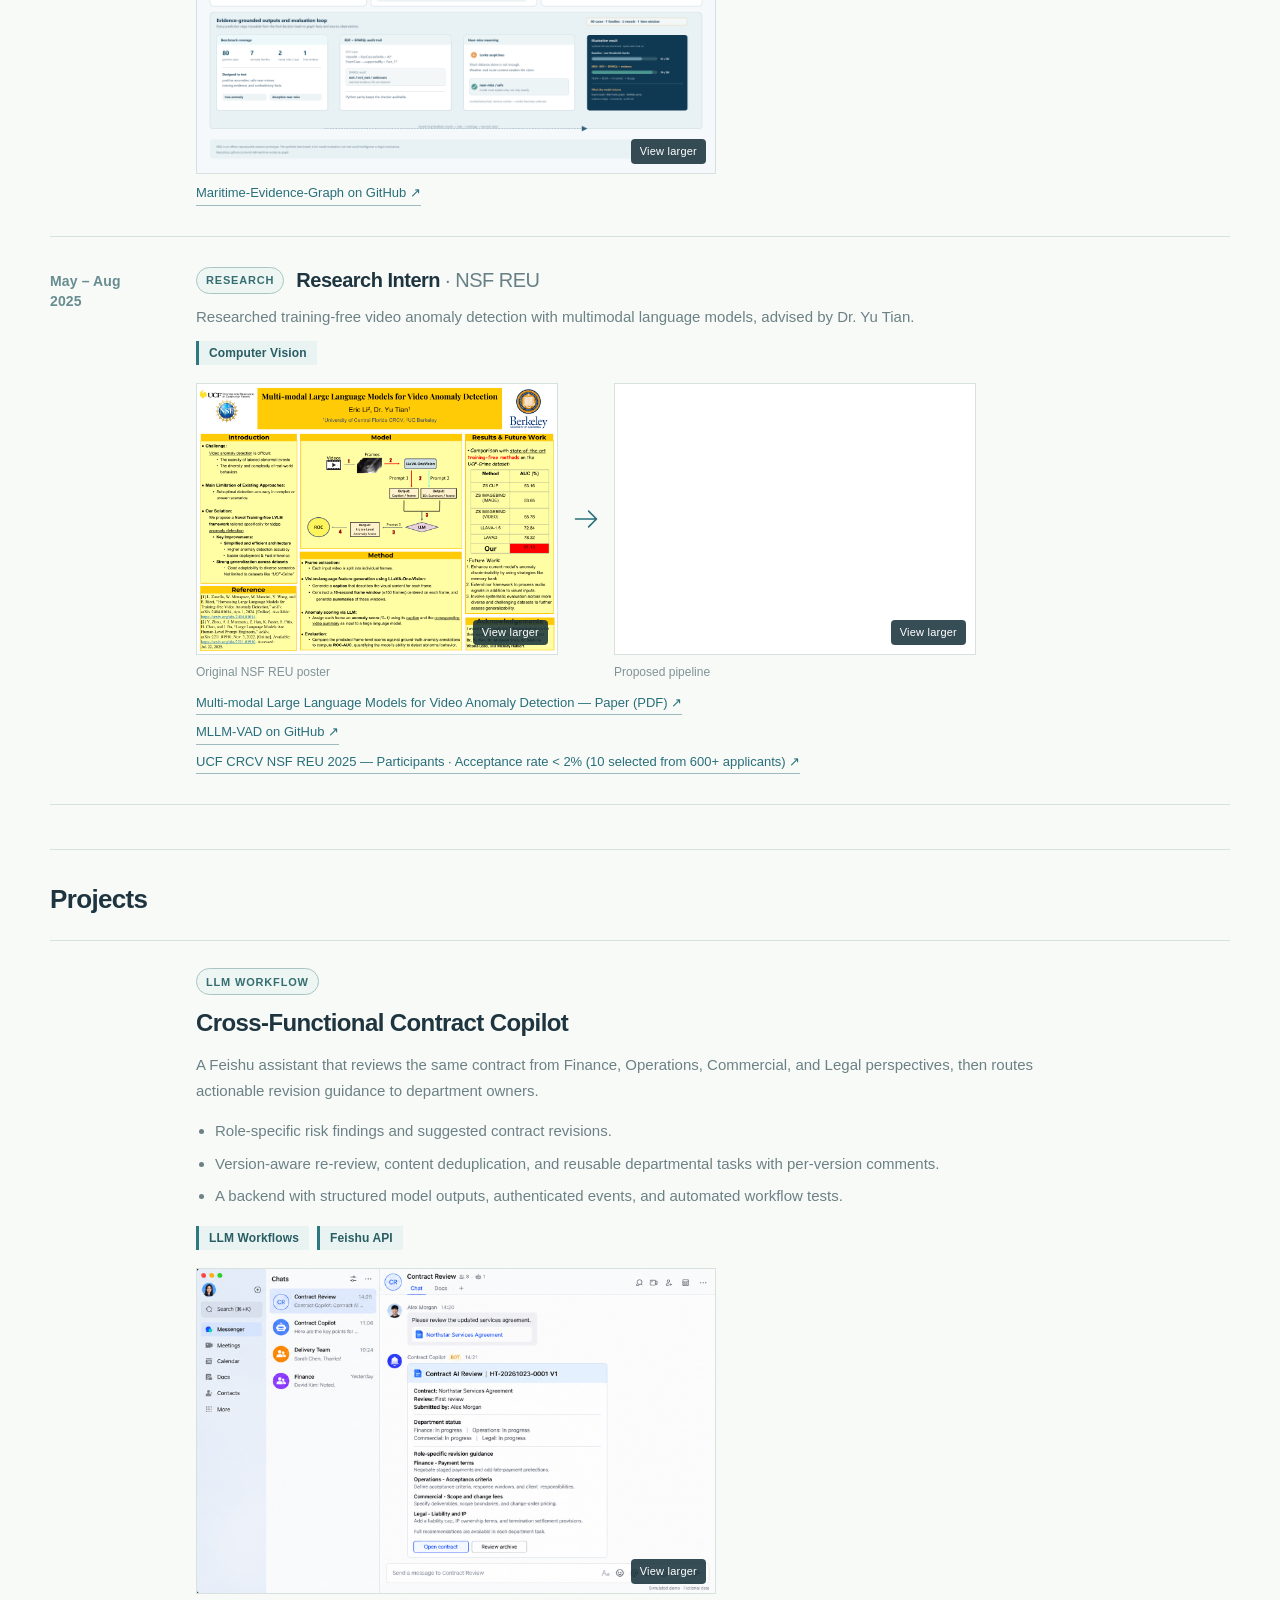
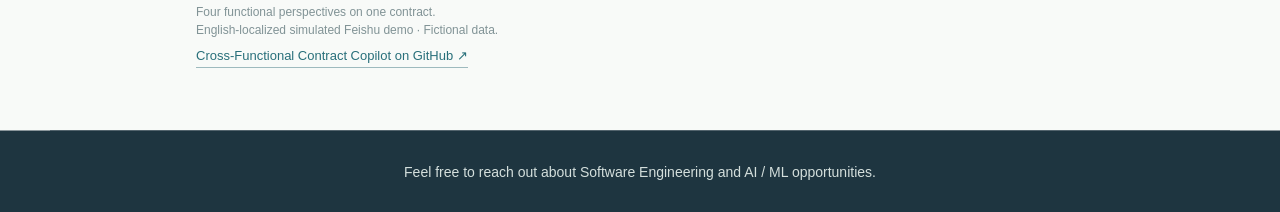
==== commit 22b6705f: "Place expected graduation beneath UCLA education label" ====
--- a/index.html
+++ b/index.html
@@ -12,7 +12,7 @@
   <meta property="og:description" content="Portfolio of Mingen Li, focused on AI agents, knowledge graphs, and computer vision.">
   <meta property="og:url" content="https://ericli-88.github.io/">
   <title>Mingen Li</title>
-  <link rel="stylesheet" href="styles.css?v=20261031-reu-pipeline">
+  <link rel="stylesheet" href="styles.css?v=20261031-education-date">
   <script src="script.js" defer></script>
   <script type="application/ld+json">{"@context":"https://schema.org","@type":"Person","name":"Mingen Li","alternateName":"Eric Li","url":"https://ericli-88.github.io/","email":"mailto:ericli88@berkeley.edu","sameAs":["https://www.linkedin.com/in/mingen-li/","https://github.com/ericli-88"],"alumniOf":{"@type":"CollegeOrUniversity","name":"University of California, Berkeley"},"affiliation":{"@type":"CollegeOrUniversity","name":"University of California, Los Angeles"},"knowsAbout":["AI agents","Knowledge graphs","Computer vision","Multimodal language models"]}</script>
 </head>
@@ -32,7 +32,7 @@
         <div class="intro-grid">
           <div class="intro-copy">
             <h1 id="intro-heading">Mingen Li</h1>
-            <p class="intro-subtitle">M.S. Computer Science student at UCLA · AI Track · Expected graduation: June 2028</p>
+            <p class="intro-subtitle">M.S. Computer Science student at UCLA · AI Track</p>
             <p>I'm currently pursuing an M.S. in Computer Science at UCLA, after earning my B.A. in Data Science from UC Berkeley in 2026.</p>
             <p>My interests center on building AI systems that work reliably with real-world data. This has led me to develop an AI agent for clinical-trial data review at Trial Data, combine language models with knowledge graphs for maritime analysis at Intellikgraph, and explore multimodal approaches to video anomaly detection through an NSF REU. I'm particularly interested in AI agents, multimodal learning, and making AI systems more reliable, interpretable, and grounded in evidence.</p>
       <div class="contact-icons" id="contact" aria-label="Contact and profile links">
@@ -44,7 +44,7 @@
           </div>
           <aside class="intro-side" aria-label="Education">
             <div class="education-marks" aria-label="Education">
-              <div class="school-mark"><img class="mark-image" src="assets/ucla-seal.png" alt="UCLA seal" width="1280" height="1280" decoding="async"><span class="school-label">M.S. Computer Science</span></div>
+              <div class="school-mark"><img class="mark-image" src="assets/ucla-seal.png" alt="UCLA seal" width="1280" height="1280" decoding="async"><span class="school-label">M.S. Computer Science<span class="school-date">Expected June 2028</span></span></div>
               <div class="school-mark"><img class="mark-image" src="assets/berkeley-seal.png" alt="UC Berkeley seal" width="666" height="666" decoding="async"><span class="school-label">B.A. Data Science · 2026</span></div>
             </div>
           </aside>
--- a/styles.css
+++ b/styles.css
@@ -135,6 +135,7 @@
 .intro-copy .contact-icons{justify-content:flex-start;gap:16px;margin-top:22px}
 .intro-copy .contact-icons a{border-color:var(--line);color:var(--ink)}
 .intro-copy .contact-icons a:hover,.intro-copy .contact-icons a:focus-visible{background:#e9f3f1;border-color:#5f9296;outline:2px solid #5f9296;outline-offset:3px}
+.school-date{display:block;margin-top:5px;font-size:.92em;line-height:1.4;white-space:nowrap}
 
 /* Keep the original REU poster beside the proposed architecture. */
 .experience-media.reu-media{width:min(100%,780px);max-width:780px}
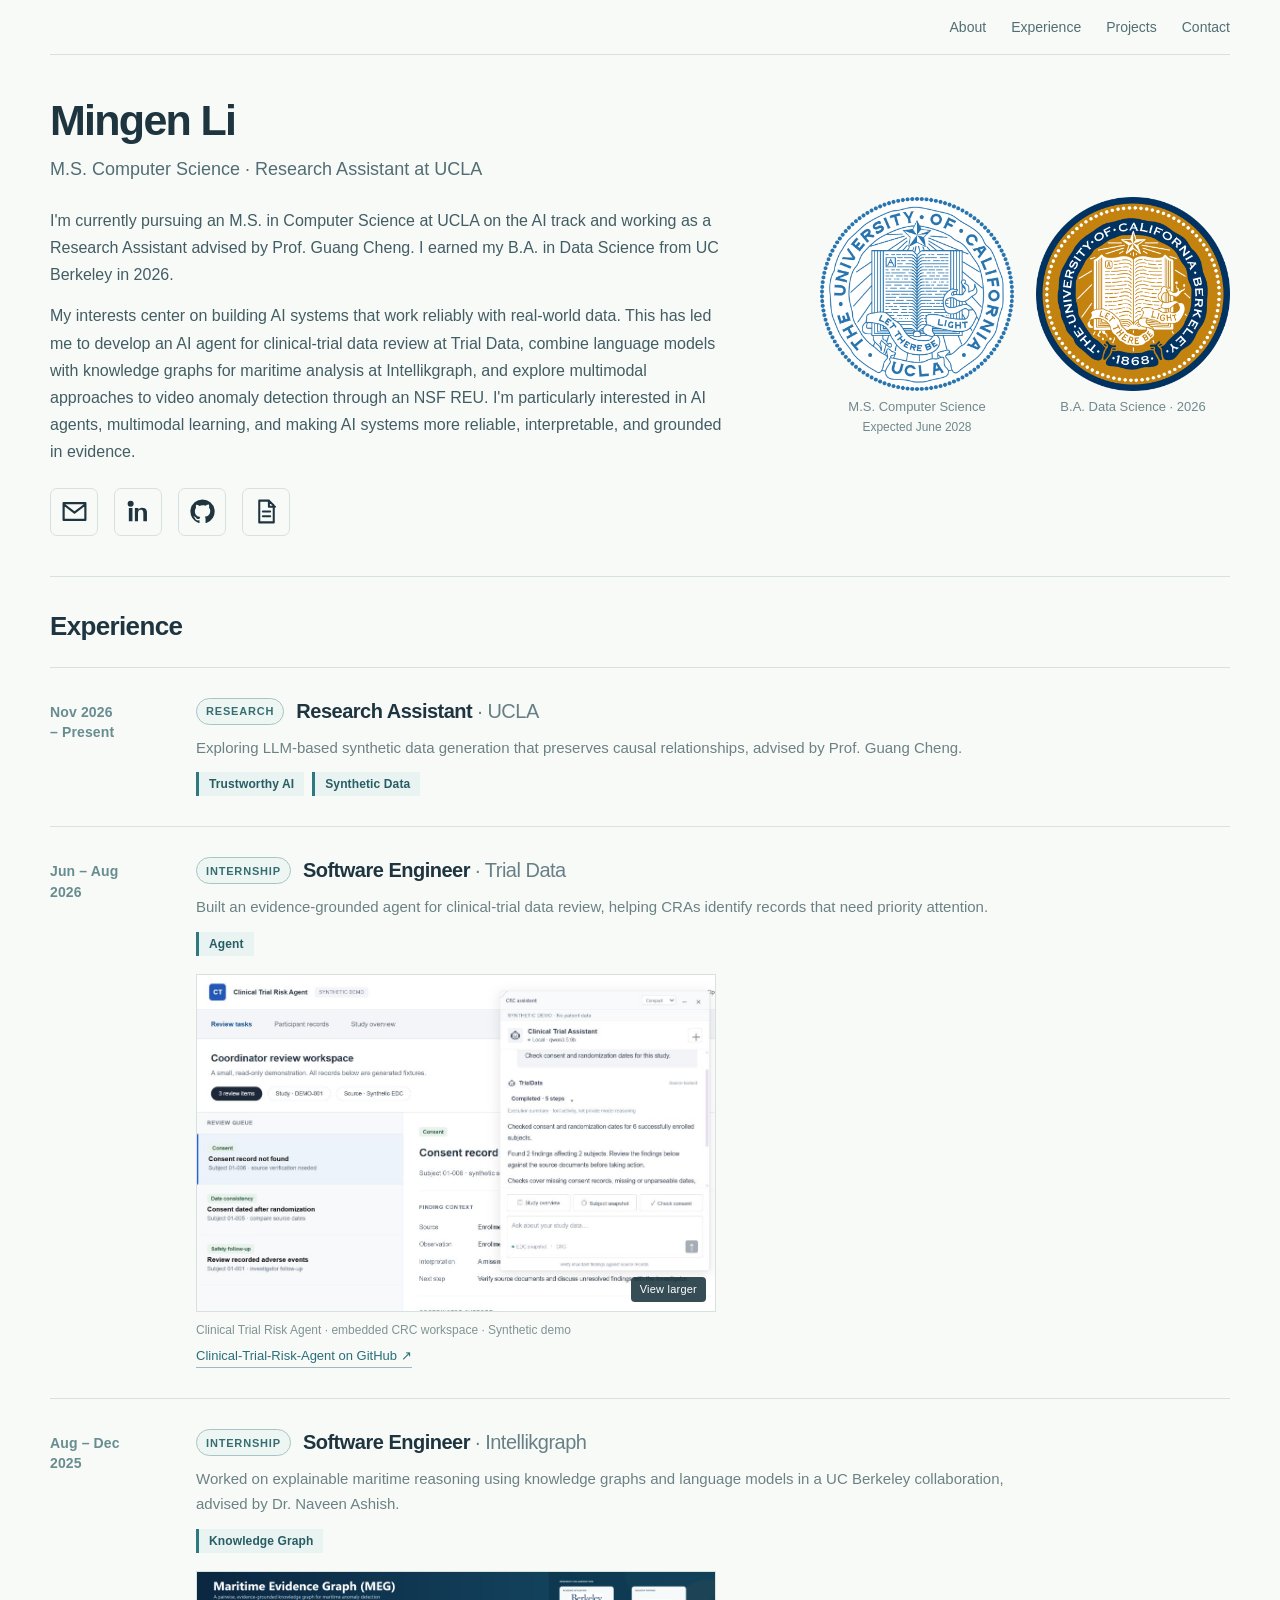
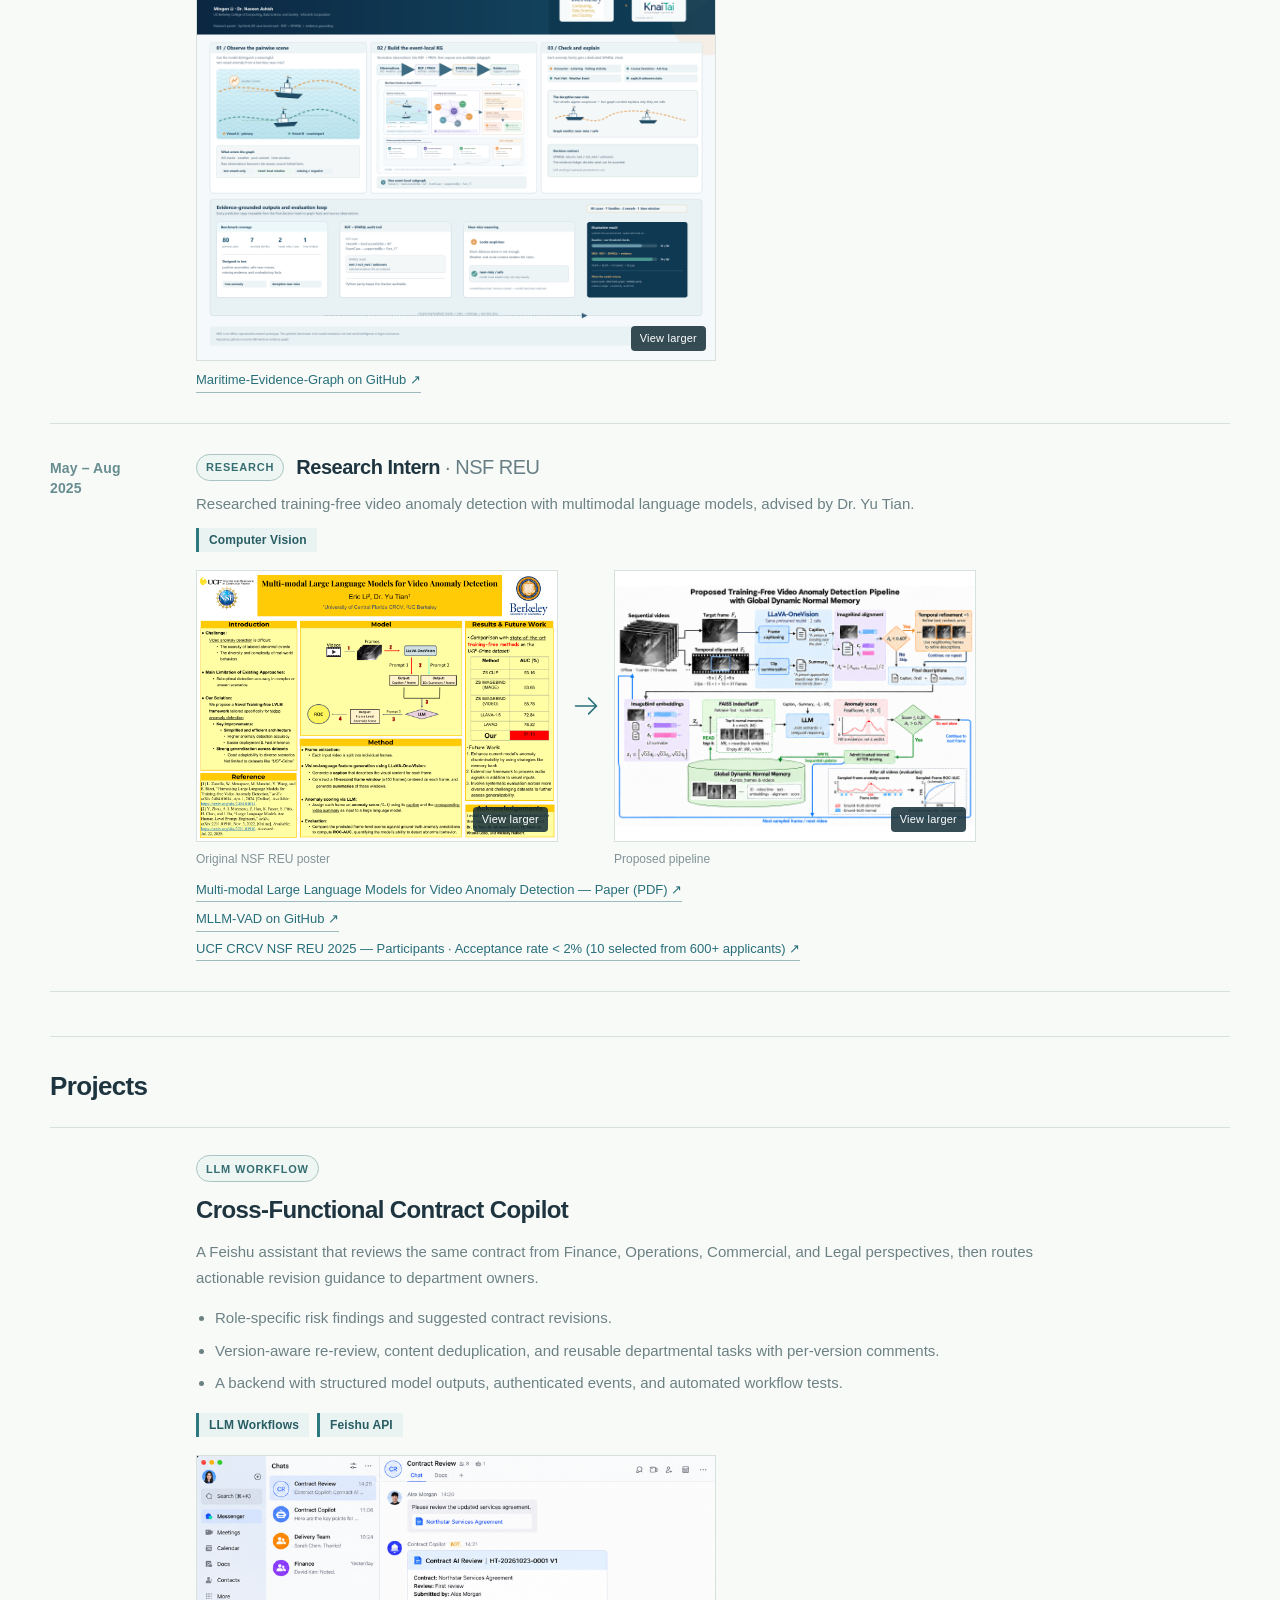
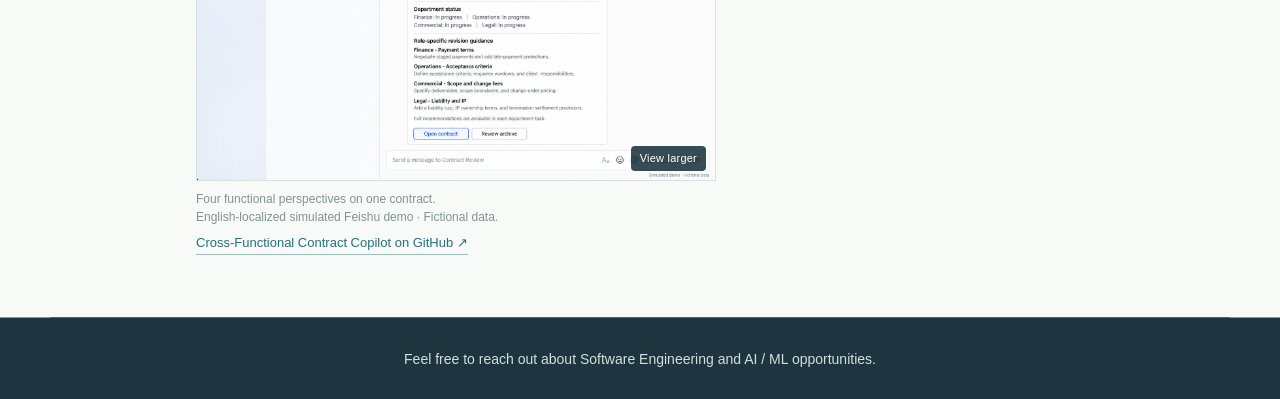
==== commit 075622b9: "Add UCLA Research Assistant role and research focus" ====
--- a/index.html
+++ b/index.html
@@ -4,17 +4,17 @@
   <meta charset="utf-8">
   <meta name="viewport" content="width=device-width, initial-scale=1">
   <meta name="theme-color" content="#f8faf8">
-  <meta name="description" content="Mingen Li is an M.S. Computer Science student at UCLA working on AI agents and multimodal reasoning.">
+  <meta name="description" content="Mingen Li is an M.S. Computer Science student and Research Assistant at UCLA, focused on trustworthy AI and LLM-based synthetic data generation.">
   <meta name="robots" content="index, follow, max-image-preview:large">
   <link rel="canonical" href="https://ericli-88.github.io/">
   <meta property="og:type" content="website">
   <meta property="og:title" content="Mingen Li | AI Research & Engineering">
-  <meta property="og:description" content="Portfolio of Mingen Li, focused on AI agents, knowledge graphs, and computer vision.">
+  <meta property="og:description" content="Mingen Li, UCLA Research Assistant and M.S. Computer Science student. Research interests include trustworthy AI, LLMs, and causally faithful synthetic data generation.">
   <meta property="og:url" content="https://ericli-88.github.io/">
   <title>Mingen Li</title>
   <link rel="stylesheet" href="styles.css?v=20261031-education-date">
   <script src="script.js" defer></script>
-  <script type="application/ld+json">{"@context":"https://schema.org","@type":"Person","name":"Mingen Li","alternateName":"Eric Li","url":"https://ericli-88.github.io/","email":"mailto:ericli88@berkeley.edu","sameAs":["https://www.linkedin.com/in/mingen-li/","https://github.com/ericli-88"],"alumniOf":{"@type":"CollegeOrUniversity","name":"University of California, Berkeley"},"affiliation":{"@type":"CollegeOrUniversity","name":"University of California, Los Angeles"},"knowsAbout":["AI agents","Knowledge graphs","Computer vision","Multimodal language models"]}</script>
+  <script type="application/ld+json">{"@context":"https://schema.org","@type":"Person","name":"Mingen Li","alternateName":"Eric Li","jobTitle":"Research Assistant","url":"https://ericli-88.github.io/","email":"mailto:ericli88@berkeley.edu","sameAs":["https://www.linkedin.com/in/mingen-li/","https://github.com/ericli-88"],"alumniOf":{"@type":"CollegeOrUniversity","name":"University of California, Berkeley"},"affiliation":{"@type":"CollegeOrUniversity","name":"University of California, Los Angeles"},"knowsAbout":["AI agents","Knowledge graphs","Computer vision","Multimodal language models","Trustworthy AI","Causally faithful synthetic data generation"]}</script>
 </head>
 <body>
   <div class="page">
@@ -32,8 +32,8 @@
         <div class="intro-grid">
           <div class="intro-copy">
             <h1 id="intro-heading">Mingen Li</h1>
-            <p class="intro-subtitle">M.S. Computer Science student at UCLA · AI Track</p>
-            <p>I'm currently pursuing an M.S. in Computer Science at UCLA, after earning my B.A. in Data Science from UC Berkeley in 2026.</p>
+            <p class="intro-subtitle">M.S. Computer Science · Research Assistant at UCLA</p>
+            <p>I'm currently pursuing an M.S. in Computer Science at UCLA on the AI track and working as a Research Assistant advised by Prof. Guang Cheng. I earned my B.A. in Data Science from UC Berkeley in 2026.</p>
             <p>My interests center on building AI systems that work reliably with real-world data. This has led me to develop an AI agent for clinical-trial data review at Trial Data, combine language models with knowledge graphs for maritime analysis at Intellikgraph, and explore multimodal approaches to video anomaly detection through an NSF REU. I'm particularly interested in AI agents, multimodal learning, and making AI systems more reliable, interpretable, and grounded in evidence.</p>
       <div class="contact-icons" id="contact" aria-label="Contact and profile links">
         <a href="mailto:ericli88@berkeley.edu" aria-label="Email ericli88@berkeley.edu" title="Email"><svg viewBox="0 0 24 24" aria-hidden="true"><path d="M3 5h18v14H3zM3 6l9 7 9-7" fill="none" stroke="currentColor" stroke-width="1.8" stroke-linecap="round" stroke-linejoin="round"/></svg></a>
@@ -54,6 +54,14 @@
       <section class="content-section" id="experience" aria-labelledby="experience-heading">
         <h2 id="experience-heading">Experience</h2>
         <div class="experience-list">
+          <article class="experience-row">
+            <div class="date-range">Nov 2026<br>– Present</div>
+            <div class="experience-detail">
+              <div class="experience-title-line"><span class="experience-type">Research</span><h3>Research Assistant <span>· UCLA</span></h3></div>
+              <p>Exploring LLM-based synthetic data generation that preserves causal relationships, advised by Prof. Guang Cheng.</p>
+              <div class="keyword-row" aria-label="Focus areas"><span class="keyword-chip">Trustworthy AI</span><span class="keyword-chip">Synthetic Data</span></div>
+            </div>
+          </article>
           <article class="experience-row">
             <div class="date-range">Jun – Aug<br>2026</div>
             <div class="experience-detail">
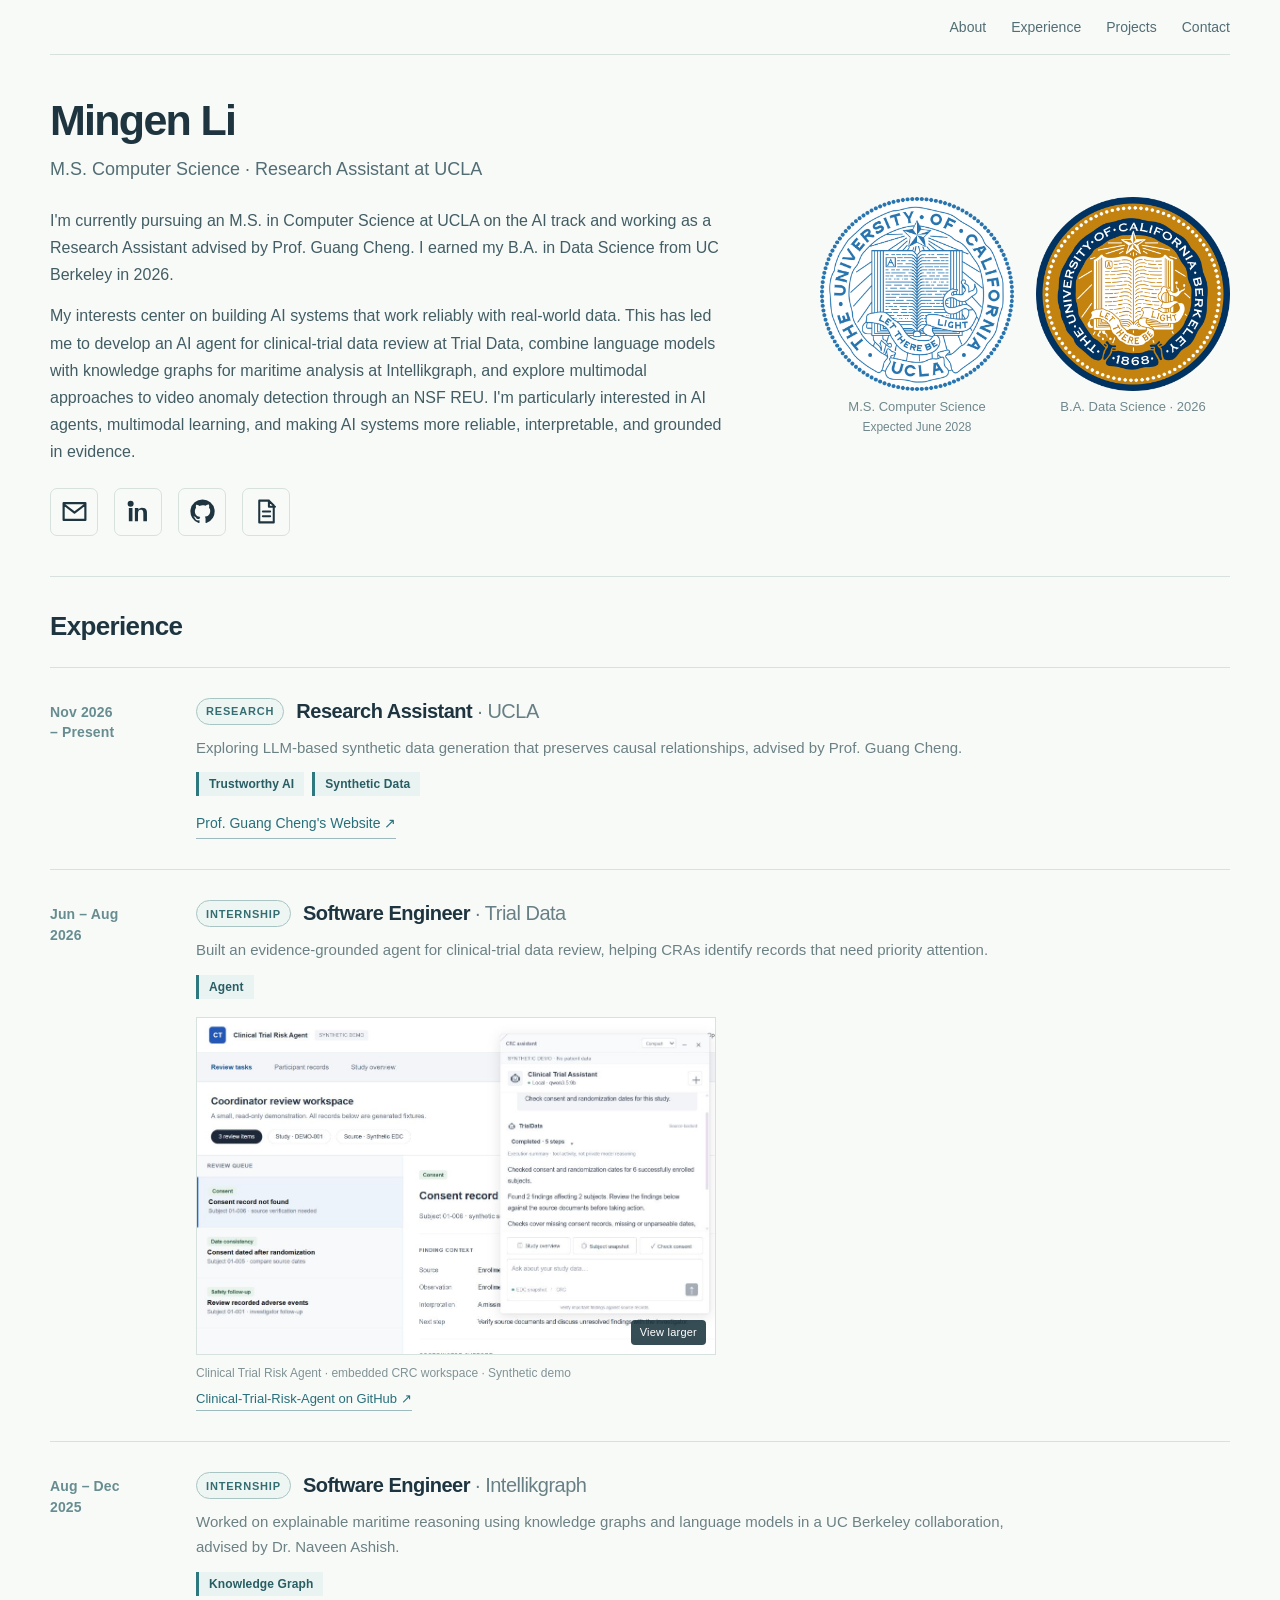
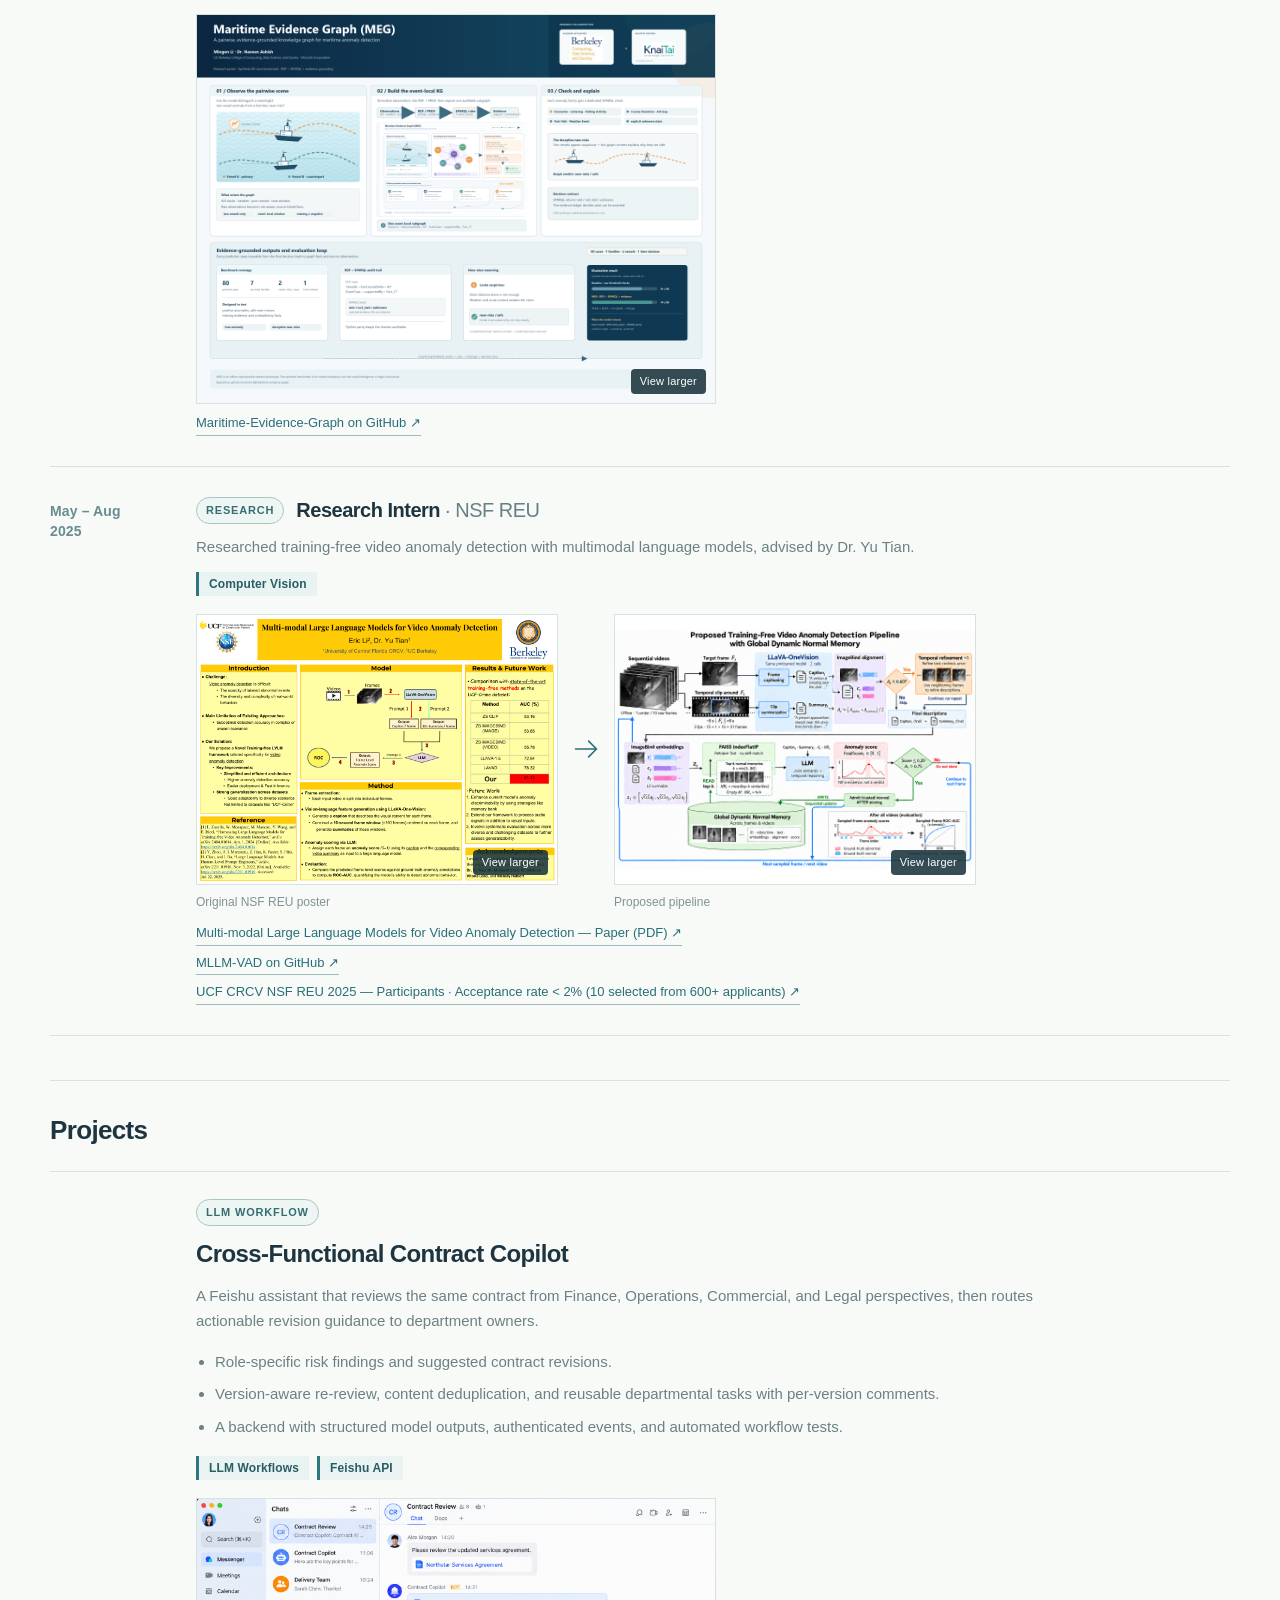
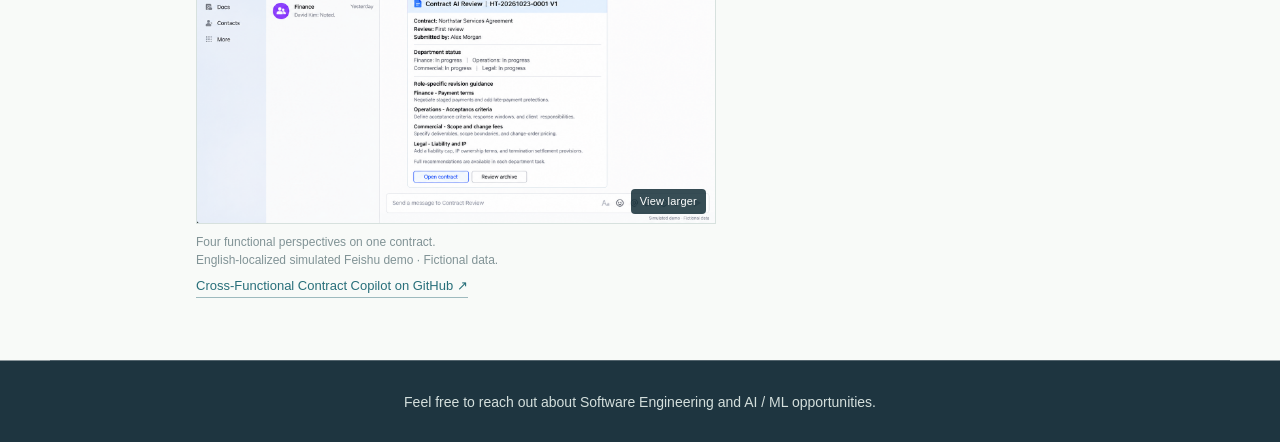
==== commit 98496ad6: "Link Guang Cheng website below UCLA research role" ====
--- a/index.html
+++ b/index.html
@@ -60,6 +60,7 @@
               <div class="experience-title-line"><span class="experience-type">Research</span><h3>Research Assistant <span>· UCLA</span></h3></div>
               <p>Exploring LLM-based synthetic data generation that preserves causal relationships, advised by Prof. Guang Cheng.</p>
               <div class="keyword-row" aria-label="Focus areas"><span class="keyword-chip">Trustworthy AI</span><span class="keyword-chip">Synthetic Data</span></div>
+              <p class="experience-links" style="margin-top:12px"><a class="report-link" href="https://people.stat.ucla.edu/guangcheng/2.html" target="_blank" rel="noopener noreferrer">Prof. Guang Cheng's Website ↗</a></p>
             </div>
           </article>
           <article class="experience-row">
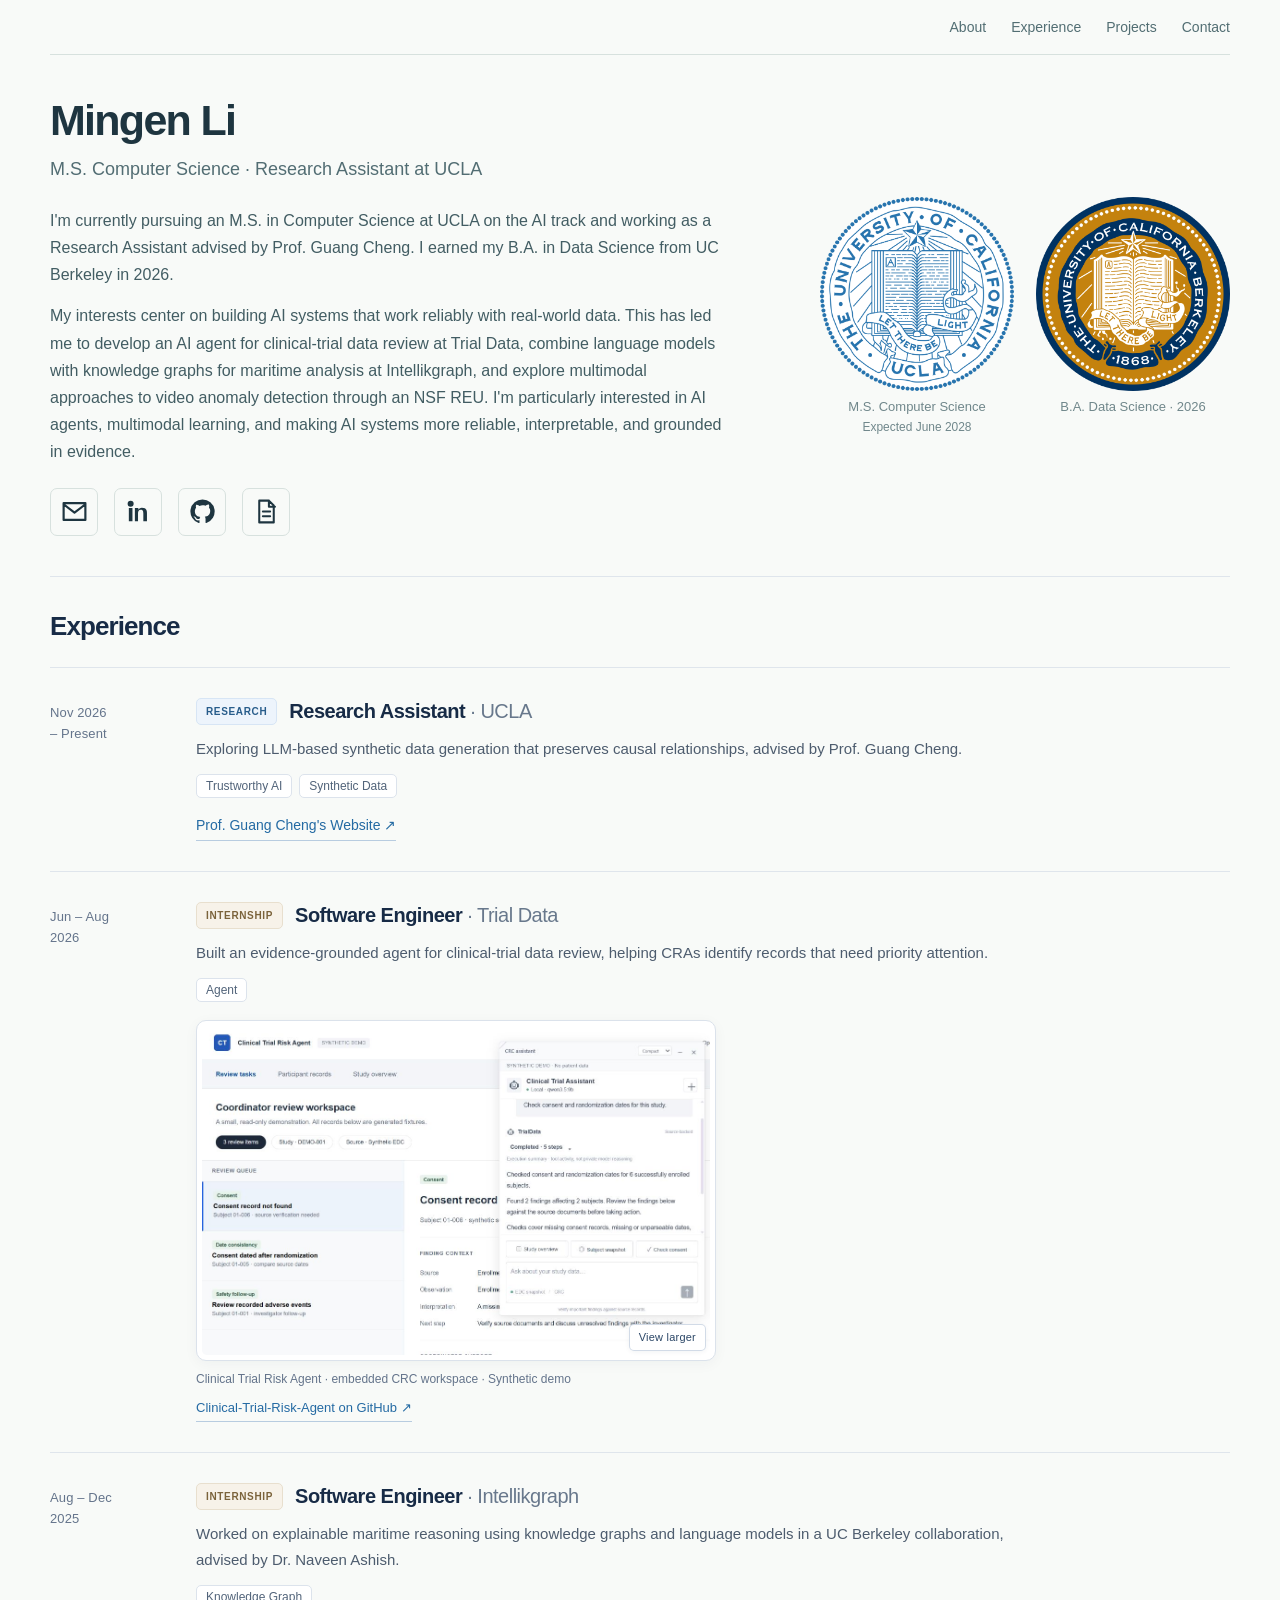
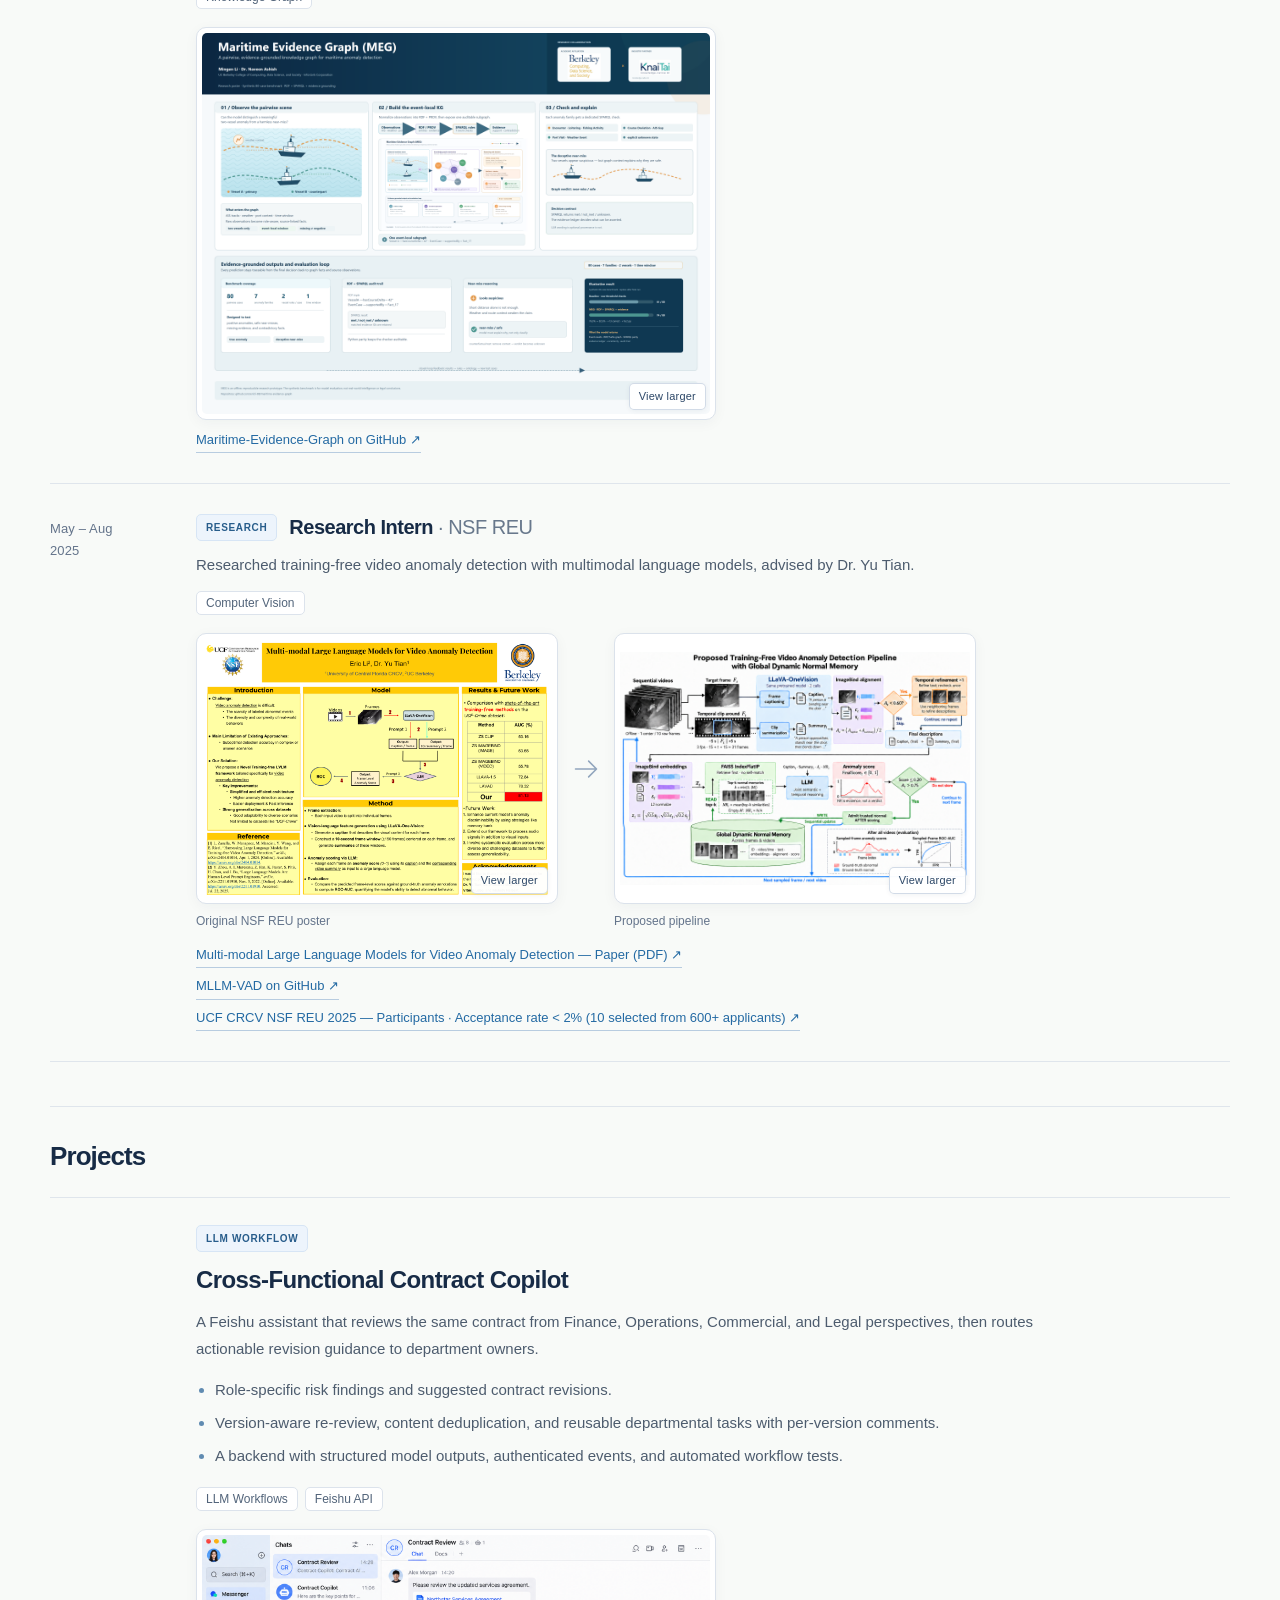
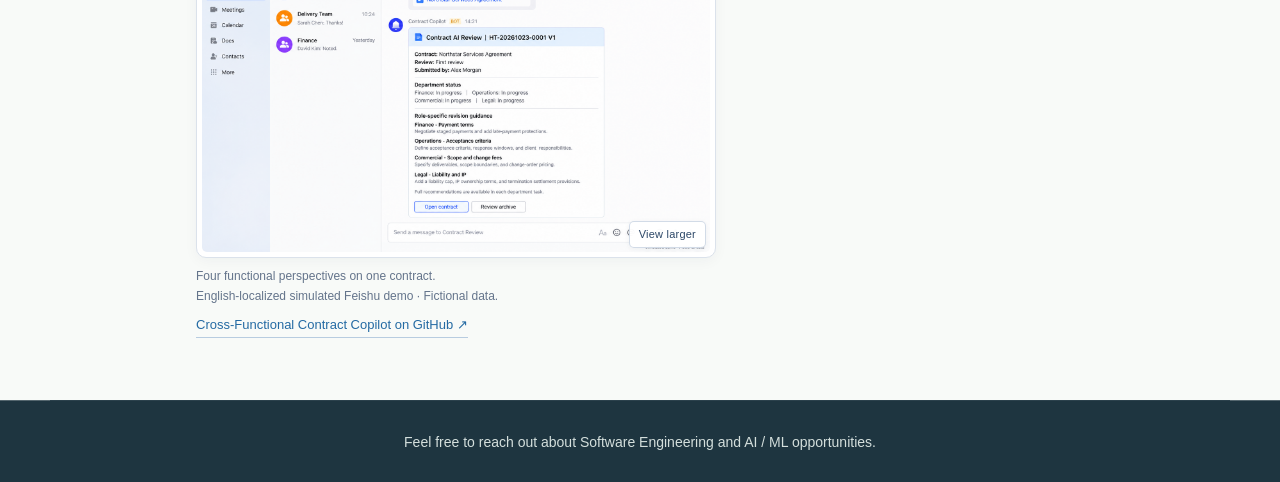
==== commit ac0b1176: "Refine Experience and Projects colors and media styling" ====
--- a/index.html
+++ b/index.html
@@ -13,6 +13,7 @@
   <meta property="og:url" content="https://ericli-88.github.io/">
   <title>Mingen Li</title>
   <link rel="stylesheet" href="styles.css?v=20261031-education-date">
+  <link rel="stylesheet" href="work-sections.css?v=20261106">
   <script src="script.js" defer></script>
   <script type="application/ld+json">{"@context":"https://schema.org","@type":"Person","name":"Mingen Li","alternateName":"Eric Li","jobTitle":"Research Assistant","url":"https://ericli-88.github.io/","email":"mailto:ericli88@berkeley.edu","sameAs":["https://www.linkedin.com/in/mingen-li/","https://github.com/ericli-88"],"alumniOf":{"@type":"CollegeOrUniversity","name":"University of California, Berkeley"},"affiliation":{"@type":"CollegeOrUniversity","name":"University of California, Los Angeles"},"knowsAbout":["AI agents","Knowledge graphs","Computer vision","Multimodal language models","Trustworthy AI","Causally faithful synthetic data generation"]}</script>
 </head>
@@ -54,7 +55,7 @@
       <section class="content-section" id="experience" aria-labelledby="experience-heading">
         <h2 id="experience-heading">Experience</h2>
         <div class="experience-list">
-          <article class="experience-row">
+          <article class="experience-row" data-kind="research">
             <div class="date-range">Nov 2026<br>– Present</div>
             <div class="experience-detail">
               <div class="experience-title-line"><span class="experience-type">Research</span><h3>Research Assistant <span>· UCLA</span></h3></div>
@@ -63,7 +64,7 @@
               <p class="experience-links" style="margin-top:12px"><a class="report-link" href="https://people.stat.ucla.edu/guangcheng/2.html" target="_blank" rel="noopener noreferrer">Prof. Guang Cheng's Website ↗</a></p>
             </div>
           </article>
-          <article class="experience-row">
+          <article class="experience-row" data-kind="internship">
             <div class="date-range">Jun – Aug<br>2026</div>
             <div class="experience-detail">
               <div class="experience-title-line"><span class="experience-type">Internship</span><h3>Software Engineer <span>· Trial Data</span></h3></div>
@@ -75,7 +76,7 @@
               </figure>
             </div>
           </article>
-          <article class="experience-row">
+          <article class="experience-row" data-kind="internship">
             <div class="date-range">Aug – Dec<br>2025</div>
             <div class="experience-detail">
               <div class="experience-title-line"><span class="experience-type">Internship</span><h3>Software Engineer <span>· Intellikgraph</span></h3></div>
@@ -87,7 +88,7 @@
               </figure>
             </div>
           </article>
-          <article class="experience-row">
+          <article class="experience-row" data-kind="research">
             <div class="date-range">May – Aug<br>2025</div>
             <div class="experience-detail">
               <div class="experience-title-line"><span class="experience-type">Research</span><h3>Research Intern <span>· NSF REU</span></h3></div>
--- a/work-sections.css
+++ b/work-sections.css
@@ -0,0 +1,144 @@
+/* Work sections only: the introduction, navigation, and footer retain their design. */
+:is(#experience, #projects) {
+  --work-ink: #172b46;
+  --work-copy: #4d5c6e;
+  --work-muted: #64748b;
+  --work-line: #dfe5ec;
+  --work-blue: #246aa3;
+  border-color: var(--work-line);
+  color: var(--work-ink);
+}
+
+:is(#experience, #projects) h2 {
+  color: var(--work-ink);
+  letter-spacing: -.035em;
+}
+
+#experience .experience-list,
+#experience .experience-row,
+#projects .project-card {
+  border-color: var(--work-line);
+}
+
+#experience .date-range {
+  color: var(--work-muted);
+  font-size: 13px;
+  font-weight: 500;
+  line-height: 1.65;
+  font-variant-numeric: tabular-nums;
+}
+
+:is(#experience, #projects) h3 {
+  color: var(--work-ink);
+}
+
+#experience .experience-detail h3 span {
+  color: #68788c;
+}
+
+#experience .experience-detail p,
+#projects .project-copy > p,
+#projects .project-highlights {
+  color: var(--work-copy);
+  line-height: 1.75;
+}
+
+:is(#experience, #projects) .experience-type {
+  border: 1px solid #d7e5f5;
+  border-radius: 5px;
+  background: #edf4fc;
+  color: #285d8b;
+  font-size: 10px;
+  font-weight: 600;
+  letter-spacing: .065em;
+}
+
+#experience [data-kind="internship"] .experience-type {
+  border-color: #e8dfce;
+  background: #f7f2e9;
+  color: #7b633b;
+}
+
+:is(#experience, #projects) .keyword-row {
+  flex-wrap: wrap;
+  gap: 7px;
+}
+
+:is(#experience, #projects) .keyword-chip {
+  border: 1px solid #dce3ec;
+  border-radius: 5px;
+  padding: 4px 9px;
+  background: #fff;
+  color: #52647a;
+  font-weight: 500;
+  letter-spacing: 0;
+}
+
+:is(#experience, #projects) .media-preview {
+  border: 1px solid #dbe2eb;
+  border-radius: 10px;
+  padding: 5px;
+  background: #fff;
+  box-shadow: 0 3px 14px rgba(24, 47, 76, .045);
+  transition: border-color .18s ease, box-shadow .18s ease;
+}
+
+:is(#experience, #projects) .media-preview img {
+  border-radius: 5px;
+}
+
+:is(#experience, #projects) .media-preview:hover,
+:is(#experience, #projects) .media-preview:focus-visible {
+  border-color: #8cafd0;
+  box-shadow: 0 5px 20px rgba(24, 47, 76, .09);
+  outline: 2px solid #b7d3ed;
+  outline-offset: 3px;
+}
+
+:is(#experience, #projects) .zoom-hint {
+  border: 1px solid rgba(199, 211, 225, .8);
+  border-radius: 5px;
+  background: rgba(255, 255, 255, .96);
+  color: #2d4868;
+  font-weight: 500;
+  box-shadow: 0 1px 5px rgba(24, 47, 76, .06);
+}
+
+:is(#experience, #projects) .experience-media figcaption {
+  color: var(--work-muted);
+  line-height: 1.65;
+}
+
+:is(#experience, #projects) a {
+  color: var(--work-blue);
+  text-decoration: none;
+  border-bottom-color: #b8cce0;
+  line-height: 1.65;
+}
+
+:is(#experience, #projects) a:hover {
+  color: #174c7a;
+  border-bottom-color: #246aa3;
+  text-decoration: underline;
+  text-underline-offset: 4px;
+}
+
+:is(#experience, #projects) a:focus-visible {
+  outline: 2px solid #8cafd0;
+  outline-offset: 4px;
+  border-radius: 2px;
+}
+
+#experience .reu-progression {
+  color: #91a5bd;
+}
+
+#projects .project-highlights li::marker {
+  color: #608bb1;
+}
+
+@media (prefers-reduced-motion: reduce) {
+  :is(#experience, #projects) .media-preview {
+    transition: none;
+  }
+}
